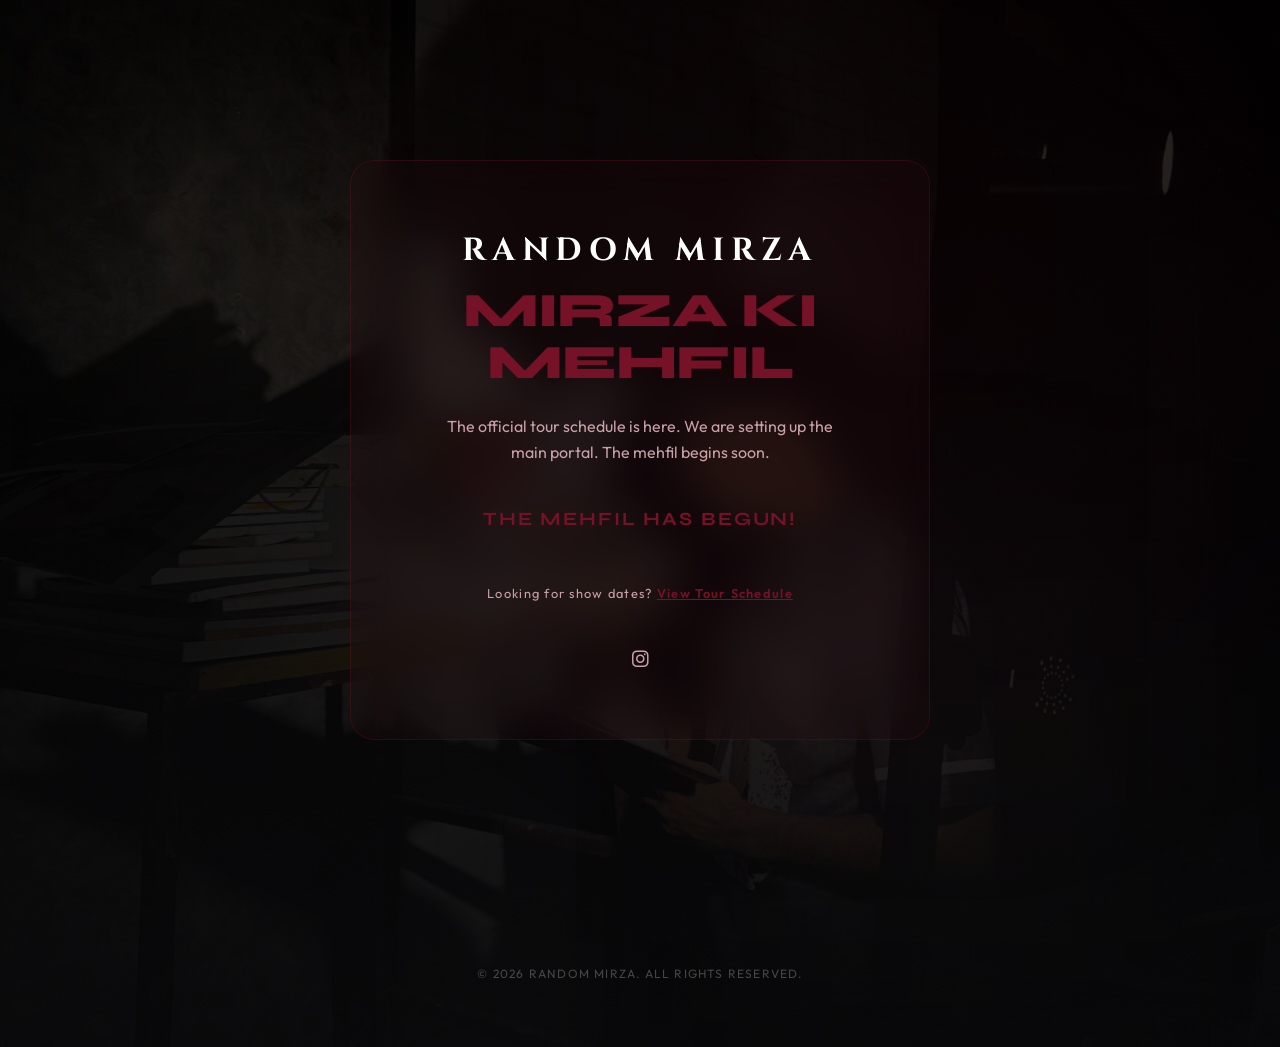
==== index.html @ beef2f57 "Initial commit: Random Mirza - Mirza Ki Mehfil Tour website" ====
<!DOCTYPE html>
<html lang="en">
<head>
  <meta charset="UTF-8">
  <meta name="viewport" content="width=device-width, initial-scale=1.0">
  <title>Random Mirza | Official Website</title>
  <meta name="description" content="Official website of Random Mirza. The tour Mirza Ki Mehfil is coming soon. Subscribe for updates.">
  <link rel="stylesheet" href="css/styles.css">
  <!-- FontAwesome for social icons -->
  <link rel="stylesheet" href="https://cdnjs.cloudflare.com/ajax/libs/font-awesome/6.4.0/css/all.min.css">
</head>
<body style="background: linear-gradient(rgba(0,0,0,0.85), rgba(8,8,10,0.95)), url('assets/images/705988744_17906838147421593_311165826440647631_n.jpg') no-repeat center center fixed; background-size: cover;">

  <!-- Decorative blur circles -->
  <div style="position: absolute; top: 10%; left: 10%; width: 300px; height: 300px; background: rgba(197, 168, 128, 0.05); filter: blur(100px); pointer-events: none; z-index: 2;"></div>
  <div style="position: absolute; bottom: 10%; right: 10%; width: 400px; height: 400px; background: rgba(197, 168, 128, 0.03); filter: blur(120px); pointer-events: none; z-index: 2;"></div>

  <main class="coming-soon-main">
    <div class="coming-soon-card">
      <div class="cs-brand">RANDOM MIRZA</div>
      <h1 class="cs-title">MIRZA KI MEHFIL</h1>
      <p class="cs-desc">The official tour schedule is here. We are setting up the main portal. The mehfil begins soon.</p>

      <!-- Countdown -->
      <div class="countdown-container">
        <div class="countdown-box">
          <div id="days" class="countdown-value">00</div>
          <div class="countdown-label">Days</div>
        </div>
        <div class="countdown-box">
          <div id="hours" class="countdown-value">00</div>
          <div class="countdown-label">Hrs</div>
        </div>
        <div class="countdown-box">
          <div id="minutes" class="countdown-value">00</div>
          <div class="countdown-label">Min</div>
        </div>
        <div class="countdown-box">
          <div id="seconds" class="countdown-value">00</div>
          <div class="countdown-label">Sec</div>
        </div>
      </div>

      <!-- Secret portals/social links -->
      <div class="cs-tours-teaser">
        <p>Looking for show dates? <a href="tours/">View Tour Schedule</a></p>
      </div>

      <!-- Social Links -->
      <div class="social-icons" style="justify-content: center; margin-top: 2.5rem;">
        <a href="https://www.instagram.com/random_mirza_/" target="_blank" class="social-icon-link" aria-label="Instagram"><i class="fab fa-instagram"></i></a>
      </div>
    </div>
  </main>

  <footer style="border-top: none; background: transparent;">
    <div class="footer-content">
      <div class="footer-credits">
        &copy; 2026 Random Mirza. All rights reserved.
      </div>
    </div>
  </footer>

  <script src="js/main.js"></script>
</body>
</html>
---- css/styles.css ----
@import url('https://fonts.googleapis.com/css2?family=Outfit:wght@300;400;600;800&family=Syne:wght@700;800&family=Cinzel:wght@600;700&display=swap');

/* --- DESIGN SYSTEM & TOKENS --- */
:root {
  --bg-primary: #0d0608;
  --bg-secondary: #160a0d;
  --color-text-main: #ffffff;
  --color-text-muted: #c9a0a8;
  --color-accent-gold: #751227;
  --color-accent-gold-hover: #8f1730;
  --color-accent-red: #751227;
  --color-accent-red-rgb: 117, 18, 39;
  --glass-bg: rgba(117, 18, 39, 0.06);
  --glass-bg-hover: rgba(117, 18, 39, 0.14);
  --glass-border: rgba(117, 18, 39, 0.3);
  --glass-border-hover: rgba(117, 18, 39, 0.6);
  --glass-shadow: 0 10px 30px -10px rgba(0, 0, 0, 0.8);
  --glow-gold: 0 0 25px rgba(117, 18, 39, 0.2);
  --glow-gold-hover: 0 0 40px rgba(117, 18, 39, 0.45);
  --transition-smooth: all 0.4s cubic-bezier(0.16, 1, 0.3, 1);
  --font-display: 'Syne', sans-serif;
  --font-body: 'Outfit', sans-serif;
  --font-classical: 'Cinzel', serif;
}

/* --- BASE STYLES --- */
* {
  box-sizing: border-box;
  margin: 0;
  padding: 0;
}

body {
  background-color: var(--bg-primary);
  color: var(--color-text-main);
  font-family: var(--font-body);
  overflow-x: hidden;
  line-height: 1.6;
  -webkit-font-smoothing: antialiased;
  position: relative;
}

/* Background overlay textures */
body::before {
  content: '';
  position: fixed;
  top: 0;
  left: 0;
  width: 100%;
  height: 100%;
  background: radial-gradient(circle at 70% 30%, rgba(117, 18, 39, 0.08) 0%, transparent 60%);
  z-index: 1;
  pointer-events: none;
}

/* Custom scrollbar */
::-webkit-scrollbar {
  width: 6px;
}
::-webkit-scrollbar-track {
  background: var(--bg-primary);
}
::-webkit-scrollbar-thumb {
  background: rgba(255, 255, 255, 0.15);
  border-radius: 3px;
}
::-webkit-scrollbar-thumb:hover {
  background: var(--color-accent-gold);
}

/* --- TYPOGRAPHY --- */
h1, h2, h3, h4 {
  font-family: var(--font-display);
  letter-spacing: -0.02em;
  text-transform: uppercase;
}

p {
  color: var(--color-text-muted);
}

a {
  color: inherit;
  text-decoration: none;
  transition: var(--transition-smooth);
}

/* --- COMMON LAYOUT & UTILITIES --- */
.container {
  max-width: 1200px;
  margin: 0 auto;
  padding: 0 2rem;
  position: relative;
  z-index: 5;
}

/* --- HERO ARTIST BACKGROUND --- */
.artist-bg-overlay {
  position: fixed;
  top: 0;
  right: 0;
  width: 50%;
  height: 100vh;
  z-index: 2;
  pointer-events: none;
}

.artist-bg-image {
  width: 100%;
  height: 100%;
  object-fit: cover;
  object-position: center top;
  opacity: 0.28;
  mask-image: linear-gradient(to left, rgba(0,0,0,1) 30%, rgba(0,0,0,0)), 
              linear-gradient(to bottom, rgba(0,0,0,1) 70%, rgba(0,0,0,0));
  -webkit-mask-image: linear-gradient(to left, rgba(0,0,0,1) 35%, rgba(0,0,0,0) 95%),
                      linear-gradient(to bottom, rgba(0,0,0,1) 75%, rgba(0,0,0,0) 98%);
  mask-composite: intersect;
  -webkit-mask-composite: destination-in;
  filter: grayscale(100%) contrast(1.1) brightness(0.9);
  transition: var(--transition-smooth);
}

/* Subtle motion on hover */
body:hover .artist-bg-image {
  transform: scale(1.015);
  opacity: 0.32;
}

/* --- HEADER / NAVIGATION --- */
header {
  position: absolute;
  top: 0;
  left: 0;
  width: 100%;
  padding: 2.5rem 0;
  z-index: 10;
}

.header-content {
  display: flex;
  justify-content: space-between;
  align-items: center;
}

.logo-container {
  display: flex;
  align-items: center;
  gap: 0.75rem;
}

.logo-img {
  height: 72px;
  width: auto;
  filter: brightness(0) invert(1);
  opacity: 0.9;
  transition: var(--transition-smooth);
}

.logo-text {
  font-family: var(--font-classical);
  font-size: 2.2rem;
  font-weight: 700;
  letter-spacing: 0.15em;
  color: var(--color-text-main);
  text-transform: uppercase;
  background: linear-gradient(to right, #fff, #e05070);
  -webkit-background-clip: text;
  -webkit-text-fill-color: transparent;
}

.nav-links {
  display: flex;
  gap: 2.5rem;
  list-style: none;
}

.nav-link {
  font-size: 0.85rem;
  text-transform: uppercase;
  letter-spacing: 0.15em;
  font-weight: 600;
  color: var(--color-text-muted);
  position: relative;
  padding: 0.5rem 0;
}

.nav-link::after {
  content: '';
  position: absolute;
  bottom: 0;
  left: 0;
  width: 0;
  height: 1.5px;
  background-color: var(--color-accent-gold);
  transition: var(--transition-smooth);
}

.nav-link:hover {
  color: var(--color-text-main);
}

.nav-link:hover::after {
  width: 100%;
}

/* --- TOURS PAGE MAIN CONTENT --- */
.tours-main {
  min-height: 100vh;
  padding-top: 10rem;
  padding-bottom: 8rem;
  position: relative;
  z-index: 5;
  display: flex;
  flex-direction: column;
  align-items: center;
  justify-content: center;
}

.tours-header {
  margin-bottom: 4rem;
  max-width: 600px;
}

.tours-subtitle {
  font-family: var(--font-classical);
  color: var(--color-accent-gold);
  font-size: 0.9rem;
  letter-spacing: 0.3em;
  text-transform: uppercase;
  margin-bottom: 0.75rem;
  display: inline-block;
}

.tours-title {
  font-size: 3.5rem;
  font-weight: 800;
  line-height: 1.1;
  margin-bottom: 1.5rem;
  color: #ffffff;
  text-shadow: 0 0 40px rgba(255,255,255,0.05);
}

.tours-description {
  font-size: 1.05rem;
  line-height: 1.7;
}

/* --- TOUR SCHEDULE LIST --- */
.tour-list {
  display: flex;
  flex-direction: column;
  gap: 1.25rem;
  max-width: 800px;
  margin: 0 auto;
  width: 100%;
}

.tour-card {
  background: var(--glass-bg);
  border: 1px solid var(--glass-border);
  border-radius: 14px;
  padding: 1.5rem 2.2rem;
  display: grid;
  grid-template-columns: 100px 1fr auto;
  align-items: center;
  gap: 2rem;
  backdrop-filter: blur(15px);
  -webkit-backdrop-filter: blur(15px);
  box-shadow: var(--glass-shadow);
  transition: var(--transition-smooth);
  position: relative;
  overflow: hidden;
}

.tour-card::before {
  content: '';
  position: absolute;
  top: 0;
  left: 0;
  width: 3px;
  height: 0%;
  background: var(--color-accent-gold);
  transition: var(--transition-smooth);
}

.tour-card:hover {
  transform: translateY(-4px) scale(1.008);
  background: var(--glass-bg-hover);
  border-color: var(--glass-border-hover);
  box-shadow: 0 15px 40px -15px rgba(0, 0, 0, 0.8), var(--glow-accent);
}

.tour-card:hover::before {
  height: 100%;
}

/* Tour Date Block */
.tour-date-box {
  display: flex;
  flex-direction: column;
  align-items: flex-start;
  border-right: 1px solid rgba(117, 18, 39, 0.3);
  padding-right: 1.5rem;
}

.tour-month {
  font-size: 0.8rem;
  font-weight: 800;
  letter-spacing: 0.15em;
  color: var(--color-accent-gold);
  text-transform: uppercase;
}

.tour-day {
  font-size: 2.2rem;
  font-weight: 800;
  line-height: 1.1;
  color: #fff;
}

.tour-year {
  font-size: 0.75rem;
  color: var(--color-text-muted);
  letter-spacing: 0.05em;
  font-weight: 600;
}

/* Tour Location details */
.tour-info-box {
  display: flex;
  flex-direction: column;
  gap: 0.25rem;
}

.tour-venue {
  font-size: 1.15rem;
  font-weight: 600;
  color: #fff;
}

.tour-city-row {
  display: flex;
  align-items: center;
  gap: 0.5rem;
}

.tour-city {
  font-size: 0.9rem;
  color: var(--color-accent-gold);
  letter-spacing: 0.05em;
  text-transform: uppercase;
  font-weight: 600;
}

.tour-flag-icon {
  width: 18px;
  height: auto;
  border-radius: 2px;
  opacity: 0.8;
}

/* Buttons / Stamp Actions */
.tour-actions {
  display: flex;
  align-items: center;
  gap: 1rem;
}

.btn {
  padding: 0.75rem 1.6rem;
  border-radius: 30px;
  font-size: 0.75rem;
  font-weight: 800;
  text-transform: uppercase;
  letter-spacing: 0.15em;
  cursor: pointer;
  transition: var(--transition-smooth);
  border: 1px solid transparent;
  display: inline-flex;
  align-items: center;
  justify-content: center;
}

.btn-primary {
  background-color: var(--color-accent-gold);
  color: #fff;
  box-shadow: 0 4px 15px rgba(117, 18, 39, 0.3);
}

.btn-primary:hover {
  background-color: var(--color-accent-gold-hover);
  transform: translateY(-2px);
  box-shadow: 0 6px 20px rgba(117, 18, 39, 0.55);
}

.btn-outline {
  background-color: transparent;
  border-color: rgba(117, 18, 39, 0.4);
  color: var(--color-text-main);
}

.btn-outline:hover {
  border-color: var(--color-accent-gold);
  background-color: rgba(117, 18, 39, 0.1);
  color: #fff;
  transform: translateY(-2px);
}

/* Sold Out stamp styling */
.sold-out-stamp {
  font-family: var(--font-display);
  font-size: 0.85rem;
  font-weight: 900;
  color: var(--color-accent-red);
  border: 2px double var(--color-accent-red);
  padding: 0.4rem 0.8rem;
  border-radius: 4px;
  text-transform: uppercase;
  letter-spacing: 0.15em;
  transform: rotate(-7deg);
  display: inline-block;
  opacity: 0.85;
  box-shadow: 0 0 10px rgba(var(--color-accent-red-rgb), 0.15);
  animation: stampGlow 3s infinite alternate;
}

@keyframes stampGlow {
  0% {
    box-shadow: 0 0 10px rgba(117, 18, 39, 0.2);
    border-color: rgba(117, 18, 39, 0.7);
    color: rgba(117, 18, 39, 0.8);
  }
  100% {
    box-shadow: 0 0 20px rgba(117, 18, 39, 0.5);
    border-color: #751227;
    color: #ffffff;
  }
}

/* --- FOOTER --- */
footer {
  padding: 4rem 0;
  border-top: 1px solid rgba(117, 18, 39, 0.2);
  background: var(--bg-primary);
  text-align: center;
  position: relative;
  z-index: 5;
}

.footer-content {
  display: flex;
  flex-direction: column;
  align-items: center;
  gap: 1.5rem;
}

.footer-brand {
  font-family: var(--font-classical);
  letter-spacing: 0.2em;
  font-size: 1.1rem;
  text-transform: uppercase;
  color: var(--color-accent-gold);
}

.social-icons {
  display: flex;
  gap: 1.5rem;
}

.social-icon-link {
  color: var(--color-text-muted);
  font-size: 1.2rem;
  transition: var(--transition-smooth);
}

.social-icon-link:hover {
  color: var(--color-accent-gold);
  transform: translateY(-3px);
}

.footer-credits {
  font-size: 0.75rem;
  color: rgba(255,255,255,0.25);
  letter-spacing: 0.1em;
  text-transform: uppercase;
}

.agent-haq-logo {
  height: 24px;
  opacity: 0.4;
  margin-top: 0.5rem;
  transition: var(--transition-smooth);
}

.agent-haq-logo:hover {
  opacity: 0.8;
}

/* --- COMING SOON SPECIFIC STYLES --- */
.coming-soon-main {
  min-height: 100vh;
  display: flex;
  align-items: center;
  justify-content: center;
  padding: 4rem 2rem;
  position: relative;
  z-index: 5;
}

.coming-soon-card {
  background: var(--glass-bg);
  border: 1px solid var(--glass-border);
  border-radius: 24px;
  padding: 4rem 3rem;
  max-width: 580px;
  width: 100%;
  text-align: center;
  backdrop-filter: blur(20px);
  -webkit-backdrop-filter: blur(20px);
  box-shadow: 0 30px 60px rgba(0,0,0,0.8), var(--glow-accent);
  animation: cardFadeIn 1s cubic-bezier(0.16, 1, 0.3, 1) both;
}

@keyframes cardFadeIn {
  from {
    opacity: 0;
    transform: translateY(30px);
  }
  to {
    opacity: 1;
    transform: translateY(0);
  }
}

.cs-brand {
  font-family: var(--font-classical);
  font-size: 2rem;
  font-weight: 700;
  letter-spacing: 0.2em;
  color: #fff;
  margin-bottom: 0.5rem;
}

.cs-title {
  font-size: 3rem;
  font-weight: 800;
  line-height: 1.1;
  color: var(--color-accent-gold);
  margin-bottom: 1.5rem;
}

.cs-desc {
  font-size: 1rem;
  margin-bottom: 2.5rem;
  max-width: 420px;
  margin-left: auto;
  margin-right: auto;
}

/* Countdown Timer */
.countdown-container {
  display: flex;
  justify-content: center;
  gap: 1.25rem;
  margin-bottom: 3rem;
}

.countdown-box {
  background: rgba(117, 18, 39, 0.08);
  border: 1px solid rgba(117, 18, 39, 0.25);
  border-radius: 12px;
  min-width: 80px;
  padding: 0.75rem 0.5rem;
  transition: var(--transition-smooth);
}

.countdown-box:hover {
  background: rgba(117, 18, 39, 0.18);
  border-color: rgba(117, 18, 39, 0.5);
}

.countdown-value {
  font-family: var(--font-display);
  font-size: 2rem;
  font-weight: 800;
  color: #fff;
  line-height: 1.2;
}

.countdown-label {
  font-size: 0.65rem;
  text-transform: uppercase;
  color: var(--color-text-muted);
  letter-spacing: 0.1em;
  font-weight: 600;
  margin-top: 0.25rem;
}

/* Subscription Form */
.subscribe-form {
  display: flex;
  flex-direction: column;
  gap: 0.75rem;
  max-width: 400px;
  margin: 0 auto;
}

.input-group {
  position: relative;
  width: 100%;
}

.subscribe-input {
  width: 100%;
  padding: 1.1rem 1.5rem;
  border-radius: 35px;
  background: rgba(0, 0, 0, 0.4);
  border: 1px solid rgba(255, 255, 255, 0.1);
  color: #fff;
  font-family: var(--font-body);
  font-size: 0.9rem;
  outline: none;
  transition: var(--transition-smooth);
}

.subscribe-input:focus {
  border-color: var(--color-accent-gold);
  box-shadow: 0 0 15px rgba(117, 18, 39, 0.2);
  background: rgba(0, 0, 0, 0.6);
}

.subscribe-btn {
  position: absolute;
  right: 6px;
  top: 50%;
  transform: translateY(-50%);
  border-radius: 30px;
  padding: 0.8rem 1.6rem;
  font-weight: 700;
}

.form-msg {
  font-size: 0.8rem;
  margin-top: 0.5rem;
  min-height: 20px;
  transition: var(--transition-smooth);
  opacity: 0;
}

.form-msg.success {
  color: #4ade80;
  opacity: 1;
}

.form-msg.error {
  color: #f87171;
  opacity: 1;
}

/* Secret tours link in Coming Soon */
.cs-tours-teaser {
  margin-top: 2rem;
  font-size: 0.8rem;
  letter-spacing: 0.1em;
}

.cs-tours-teaser a {
  color: var(--color-accent-gold);
  text-decoration: underline;
  font-weight: 600;
}

.cs-tours-teaser a:hover {
  color: var(--color-text-main);
}

/* --- TICKET BOOKING MODAL --- */
.modal-overlay {
  position: fixed;
  top: 0;
  left: 0;
  width: 100%;
  height: 100%;
  background: rgba(0, 0, 0, 0.85);
  backdrop-filter: blur(8px);
  z-index: 100;
  display: flex;
  align-items: center;
  justify-content: center;
  opacity: 0;
  pointer-events: none;
  transition: var(--transition-smooth);
}

.modal-overlay.active {
  opacity: 1;
  pointer-events: auto;
}

.modal-card {
  background: var(--bg-secondary);
  border: 1px solid var(--glass-border);
  border-radius: 20px;
  padding: 3rem 2.5rem;
  max-width: 480px;
  width: 90%;
  position: relative;
  box-shadow: 0 25px 50px -12px rgba(0, 0, 0, 0.8);
  transform: scale(0.9);
  transition: var(--transition-smooth);
}

.modal-overlay.active .modal-card {
  transform: scale(1);
}

.modal-close {
  position: absolute;
  top: 1.5rem;
  right: 1.5rem;
  background: none;
  border: none;
  color: var(--color-text-muted);
  font-size: 1.5rem;
  cursor: pointer;
  transition: var(--transition-smooth);
}

.modal-close:hover {
  color: var(--color-text-main);
  transform: rotate(90deg);
}

.modal-title {
  font-size: 1.8rem;
  color: var(--color-accent-gold);
  margin-bottom: 0.5rem;
}

.modal-show-details {
  border-bottom: 1px solid rgba(117, 18, 39, 0.25);
  padding-bottom: 1.5rem;
  margin-bottom: 1.5rem;
}

.modal-show-city {
  font-weight: 700;
  font-size: 1.2rem;
  color: #fff;
}

.modal-show-date {
  font-size: 0.9rem;
  color: var(--color-text-muted);
}

.booking-form {
  display: flex;
  flex-direction: column;
  gap: 1rem;
}

.form-group {
  display: flex;
  flex-direction: column;
  gap: 0.4rem;
}

.form-label {
  font-size: 0.75rem;
  text-transform: uppercase;
  letter-spacing: 0.1em;
  color: var(--color-text-muted);
  font-weight: 600;
}

.form-input {
  width: 100%;
  padding: 0.85rem 1.2rem;
  border-radius: 8px;
  background: rgba(0, 0, 0, 0.3);
  border: 1px solid rgba(255, 255, 255, 0.1);
  color: #fff;
  outline: none;
  font-family: var(--font-body);
  transition: var(--transition-smooth);
}

.form-input:focus {
  border-color: var(--color-accent-gold);
  background: rgba(0, 0, 0, 0.5);
}

.ticket-qty-select {
  appearance: none;
  background-image: url("data:image/svg+xml;charset=UTF-8,%3csvg xmlns='http://www.w3.org/2000/svg' viewBox='0 0 24 24' fill='none' stroke='white' stroke-width='2' stroke-linecap='round' stroke-linejoin='round'%3e%3cpolyline points='6 9 12 15 18 9'%3e%3c/polyline%3e%3c/svg%3e");
  background-repeat: no-repeat;
  background-position: right 1rem center;
  background-size: 1em;
  padding-right: 2.5rem;
}

/* --- RESPONSIVE MEDIA QUERIES --- */

@media (max-width: 1024px) {
  .artist-bg-overlay {
    width: 60%;
  }
}

@media (max-width: 768px) {
  body::before {
    background: radial-gradient(circle at 50% 20%, rgba(117, 18, 39, 0.12) 0%, transparent 70%);
  }

  .artist-bg-overlay {
    width: 100%;
    height: 100vh;
    opacity: 0.12; /* Keep it very subtle on mobile background */
  }
  
  .artist-bg-image {
    opacity: 0.12;
    mask-image: linear-gradient(to bottom, rgba(0,0,0,1) 60%, rgba(0,0,0,0));
    -webkit-mask-image: linear-gradient(to bottom, rgba(0,0,0,1) 60%, rgba(0,0,0,0));
  }
  
  .tours-main {
    padding-top: 8rem;
    padding-bottom: 6rem;
  }
  
  .tours-title {
    font-size: 2.5rem;
  }
  
  .tour-card {
    grid-template-columns: 1fr;
    gap: 1.5rem;
    padding: 2rem;
    text-align: center;
  }
  
  .tour-date-box {
    border-right: none;
    border-bottom: 1px solid rgba(255, 255, 255, 0.08);
    padding-right: 0;
    padding-bottom: 1rem;
    align-items: center;
  }
  
  .tour-city-row {
    justify-content: center;
  }
  
  .tour-actions {
    justify-content: center;
    width: 100%;
  }

  .tour-actions .btn {
    width: 100%;
  }
  
  .coming-soon-card {
    padding: 3rem 1.5rem;
  }
  
  .cs-title {
    font-size: 2.2rem;
  }

  .countdown-container {
    gap: 0.75rem;
  }

  .countdown-box {
    min-width: 65px;
  }

  .countdown-value {
    font-size: 1.5rem;
  }
}
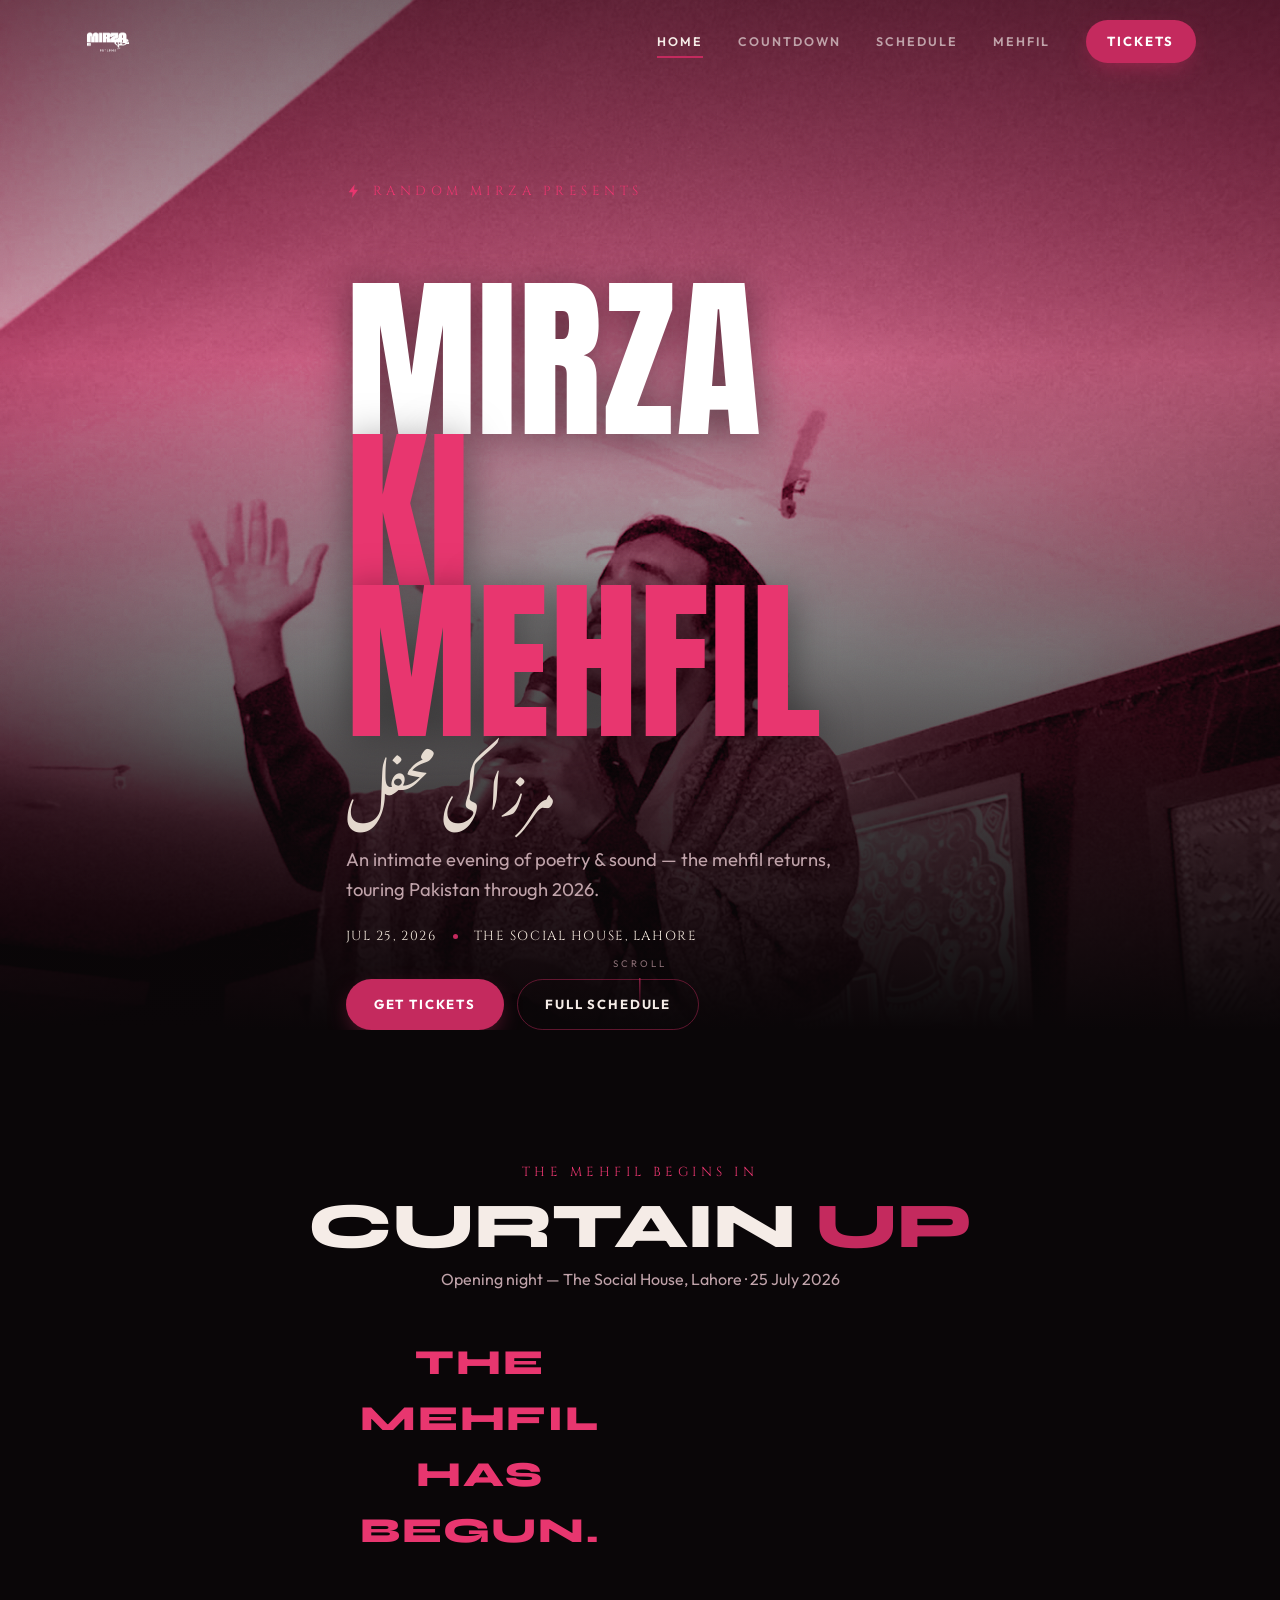
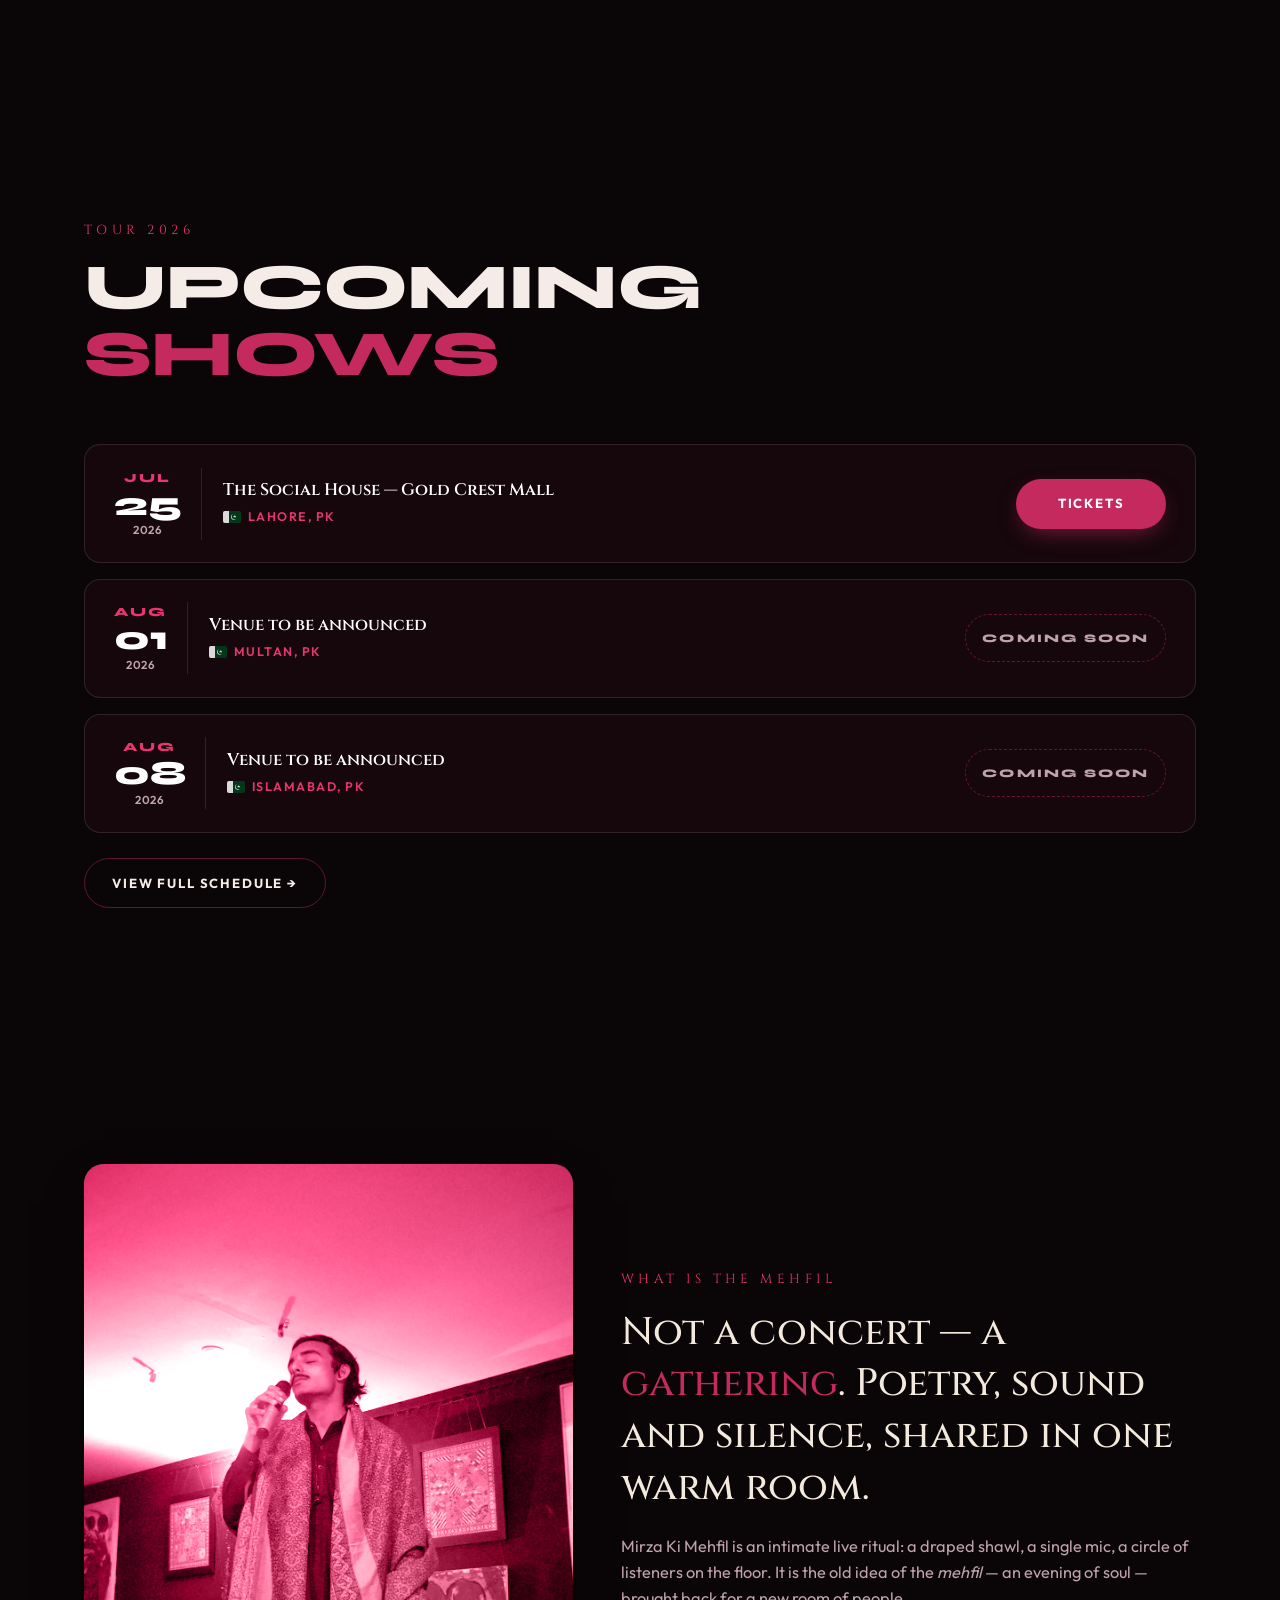
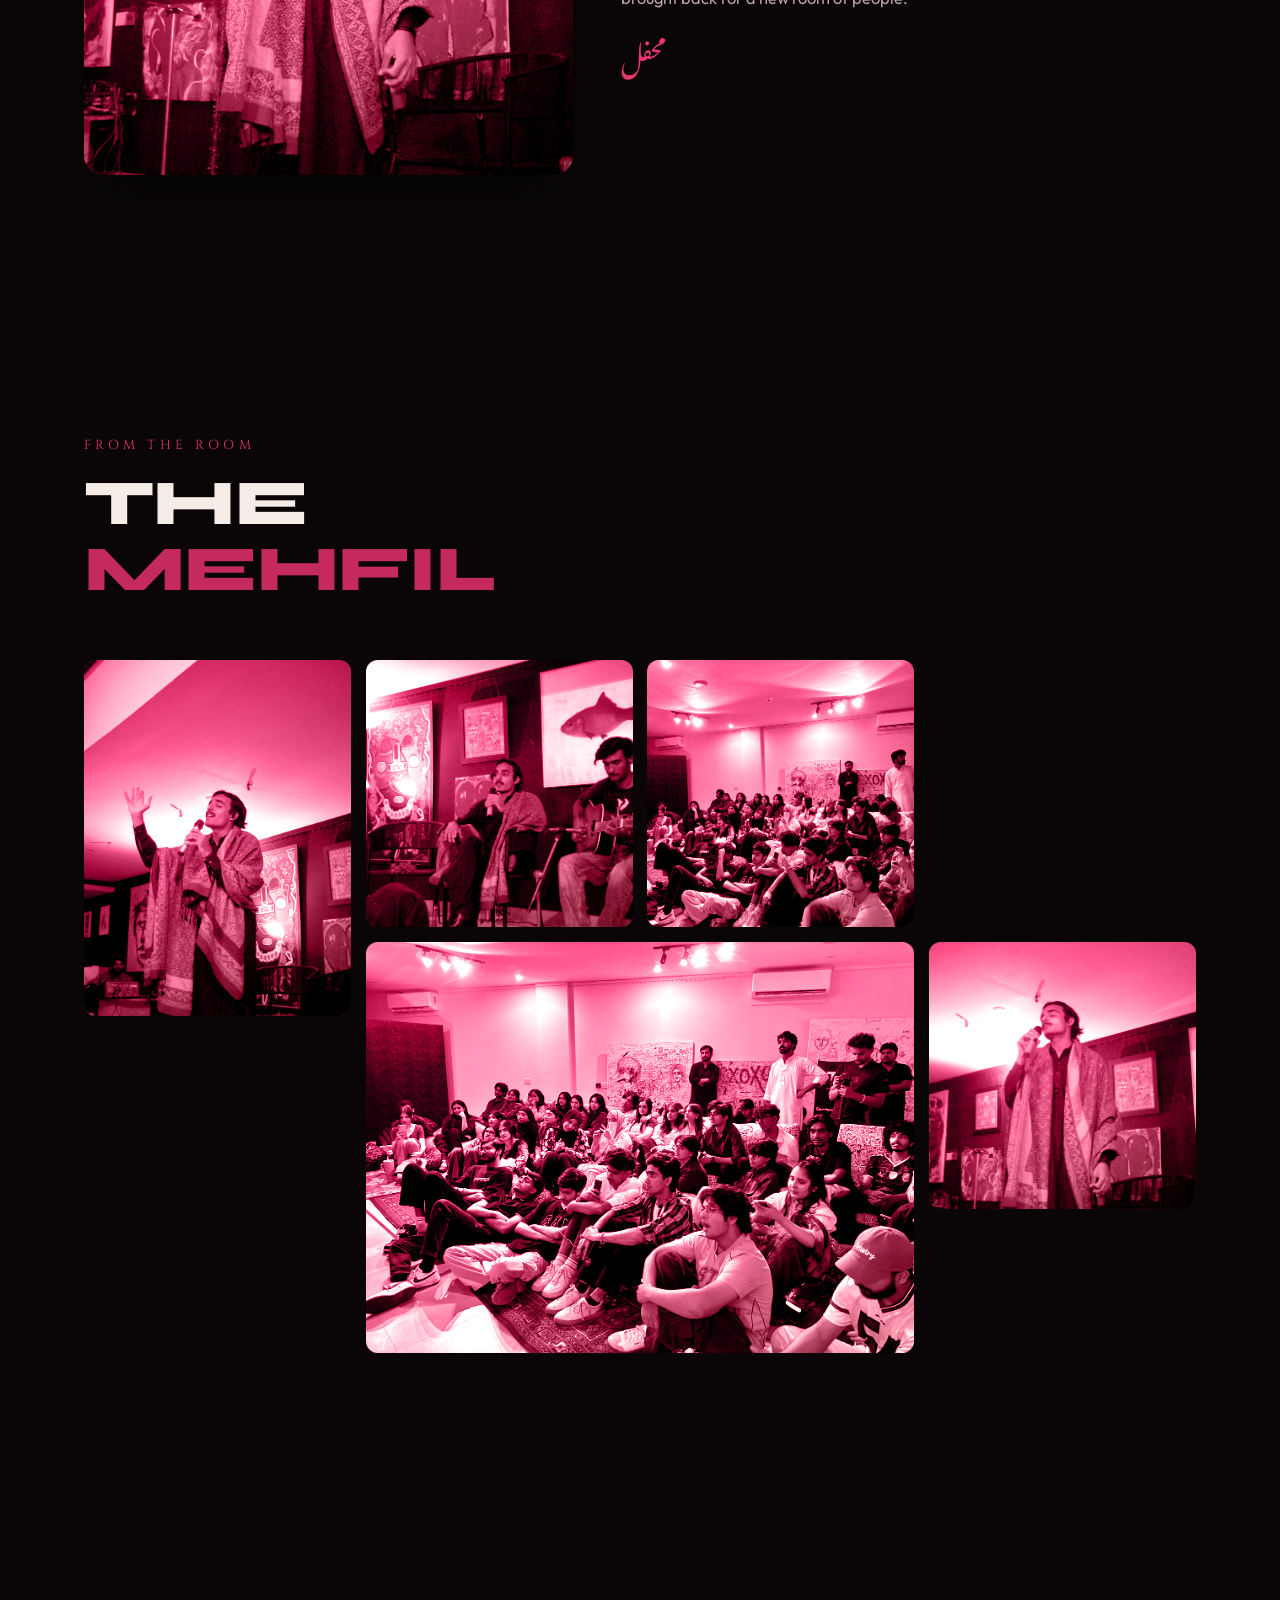
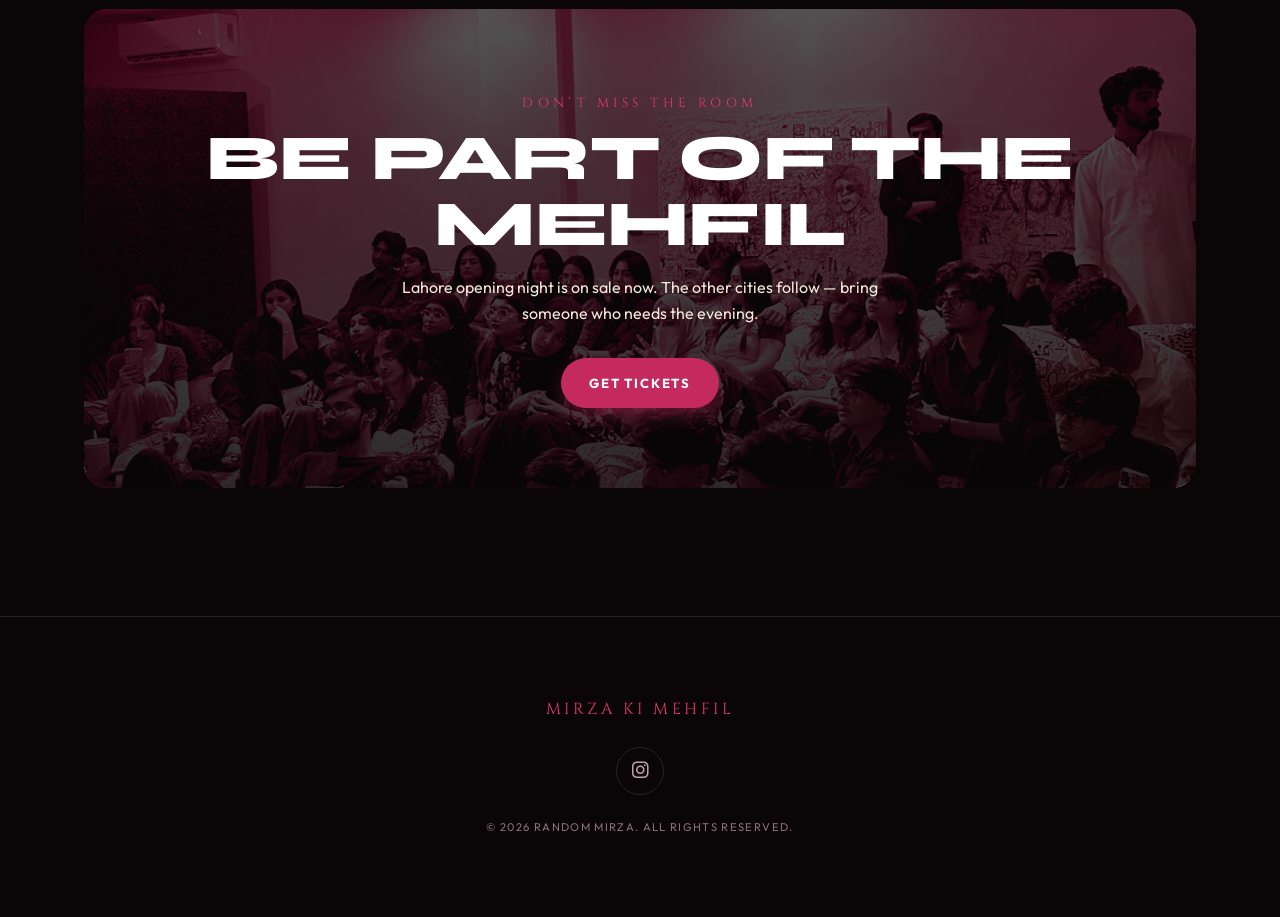
==== commit e00c91ea: "feat: implement UI/UX design system architecture with extensive skill reference documentation and as" ====
--- a/index.html
+++ b/index.html
@@ -3,61 +3,215 @@
 <head>
   <meta charset="UTF-8">
   <meta name="viewport" content="width=device-width, initial-scale=1.0">
-  <title>Random Mirza | Official Website</title>
-  <meta name="description" content="Official website of Random Mirza. The tour Mirza Ki Mehfil is coming soon. Subscribe for updates.">
+  <title>Mirza Ki Mehfil — Random Mirza | Live Tour 2026</title>
+  <meta name="description" content="Random Mirza presents Mirza Ki Mehfil — an intimate evening of poetry & sound, touring Pakistan 2026. Lahore tickets live now. Multan · Islamabad · Karachi coming soon.">
+  <meta name="theme-color" content="#0a0608">
+  <link rel="icon" type="image/png" href="assets/images/Font-PNG.png">
+
+  <!-- Open Graph -->
+  <meta property="og:title" content="Mirza Ki Mehfil — Live Tour 2026">
+  <meta property="og:description" content="An intimate evening of poetry & sound. Touring Pakistan, 2026.">
+  <meta property="og:image" content="assets/images/mirza-hero.jpg">
+  <meta property="og:type" content="website">
+
+  <link rel="preconnect" href="https://fonts.googleapis.com">
+  <link rel="preconnect" href="https://fonts.gstatic.com" crossorigin>
+  <link rel="preconnect" href="https://cdnjs.cloudflare.com">
+  <link rel="preload" as="image" href="assets/images/mirza-hero-mobile.jpg">
   <link rel="stylesheet" href="css/styles.css">
-  <!-- FontAwesome for social icons -->
   <link rel="stylesheet" href="https://cdnjs.cloudflare.com/ajax/libs/font-awesome/6.4.0/css/all.min.css">
 </head>
-<body style="background: linear-gradient(rgba(0,0,0,0.85), rgba(8,8,10,0.95)), url('assets/images/705988744_17906838147421593_311165826440647631_n.jpg') no-repeat center center fixed; background-size: cover;">
-
-  <!-- Decorative blur circles -->
-  <div style="position: absolute; top: 10%; left: 10%; width: 300px; height: 300px; background: rgba(197, 168, 128, 0.05); filter: blur(100px); pointer-events: none; z-index: 2;"></div>
-  <div style="position: absolute; bottom: 10%; right: 10%; width: 400px; height: 400px; background: rgba(197, 168, 128, 0.03); filter: blur(120px); pointer-events: none; z-index: 2;"></div>
-
-  <main class="coming-soon-main">
-    <div class="coming-soon-card">
-      <div class="cs-brand">RANDOM MIRZA</div>
-      <h1 class="cs-title">MIRZA KI MEHFIL</h1>
-      <p class="cs-desc">The official tour schedule is here. We are setting up the main portal. The mehfil begins soon.</p>
-
-      <!-- Countdown -->
-      <div class="countdown-container">
-        <div class="countdown-box">
-          <div id="days" class="countdown-value">00</div>
-          <div class="countdown-label">Days</div>
-        </div>
-        <div class="countdown-box">
-          <div id="hours" class="countdown-value">00</div>
-          <div class="countdown-label">Hrs</div>
-        </div>
-        <div class="countdown-box">
-          <div id="minutes" class="countdown-value">00</div>
-          <div class="countdown-label">Min</div>
-        </div>
-        <div class="countdown-box">
-          <div id="seconds" class="countdown-value">00</div>
-          <div class="countdown-label">Sec</div>
-        </div>
-      </div>
-
-      <!-- Secret portals/social links -->
-      <div class="cs-tours-teaser">
-        <p>Looking for show dates? <a href="tours/">View Tour Schedule</a></p>
-      </div>
-
-      <!-- Social Links -->
-      <div class="social-icons" style="justify-content: center; margin-top: 2.5rem;">
-        <a href="https://www.instagram.com/random_mirza_/" target="_blank" class="social-icon-link" aria-label="Instagram"><i class="fab fa-instagram"></i></a>
-      </div>
+<body>
+
+  <a href="#top" class="skip-link">Skip to content</a>
+
+  <!-- Reusable SVG symbols -->
+  <svg width="0" height="0" style="position:absolute" aria-hidden="true">
+    <symbol id="bolt" viewBox="0 0 24 24"><path d="M13 2 4 14h6l-1 8 9-12h-6z"/></symbol>
+    <symbol id="flag-pk" viewBox="0 0 3 2"><rect width="3" height="2" fill="#01411C"/><rect width="1" height="2" fill="#fff"/><circle cx="1.8" cy="1" r="0.45" fill="#fff"/><circle cx="1.92" cy="0.92" r="0.45" fill="#01411C"/><polygon points="1.95,0.7 2.05,0.85 2.22,0.85 2.08,0.95 2.13,1.12 1.95,1.02 1.77,1.12 1.82,0.95 1.68,0.85 1.85,0.85" fill="#fff"/></symbol>
+  </svg>
+
+  <!-- HEADER -->
+  <header class="site-header" id="header">
+    <div class="wrap header-inner">
+      <a href="#top" class="brand" aria-label="Mirza Ki Mehfil — home">
+        <img src="assets/images/Font-PNG.png" alt="" aria-hidden="true">
+      </a>
+      <nav class="nav-desktop" aria-label="Primary">
+        <a href="#top" class="nav-link" aria-current="page">Home</a>
+        <a href="#countdown" class="nav-link">Countdown</a>
+        <a href="Mirzakimehfil/" class="nav-link">Schedule</a>
+        <a href="#gallery" class="nav-link">Mehfil</a>
+        <a href="https://ticketwala.pk/event/mirza-ki-mahfil-by-socialites-society-6145" target="_blank" rel="noopener" class="btn btn-primary" style="min-height:42px;padding:0.6rem 1.3rem;">Tickets</a>
+      </nav>
+      <button class="nav-toggle" id="navToggle" aria-label="Open menu" aria-expanded="false" aria-controls="navMobile">
+        <span></span><span></span><span></span>
+      </button>
     </div>
+  </header>
+
+  <!-- MOBILE NAV -->
+  <nav class="nav-mobile" id="navMobile" aria-label="Mobile">
+    <a href="#top">Home</a>
+    <a href="#countdown">Countdown</a>
+    <a href="Mirzakimehfil/">Schedule</a>
+    <a href="#gallery">Mehfil</a>
+    <a href="https://ticketwala.pk/event/mirza-ki-mahfil-by-socialites-society-6145" target="_blank" rel="noopener" class="btn btn-primary">Get Tickets</a>
+  </nav>
+
+  <main id="top">
+
+    <!-- HERO -->
+    <section class="hero" aria-label="Mirza Ki Mehfil">
+      <div class="hero-media">
+        <div class="duo" style="position:absolute;inset:0;">
+          <img class="hero-mobile-img" src="assets/images/mirza-hero-mobile.jpg" width="820" height="1093" alt="Random Mirza performing at the mehfil, mid-song with one hand raised" fetchpriority="high">
+          <img class="hero-desktop-img" src="assets/images/mirza-hero.jpg" width="1400" height="1867" alt="" aria-hidden="true">
+        </div>
+      </div>
+
+      <div class="wrap hero-content">
+        <div class="hero-kicker">
+          <svg class="bolt" aria-hidden="true"><use href="#bolt"/></svg>
+          <span class="kicker">Random Mirza Presents</span>
+        </div>
+        <h1 class="hero-title">Mirza<span class="line-2">Ki Mehfil</span></h1>
+        <div class="hero-urdu" aria-hidden="true">مرزا کی محفل</div>
+        <p class="hero-sub">An intimate evening of poetry &amp; sound — the mehfil returns, touring Pakistan through 2026.</p>
+        <div class="hero-meta">
+          <span>Jul 25, 2026</span><span class="dot"></span>
+          <span>The Social House, Lahore</span>
+        </div>
+        <div class="hero-cta">
+          <a href="https://ticketwala.pk/event/mirza-ki-mahfil-by-socialites-society-6145" target="_blank" rel="noopener" class="btn btn-primary">Get Tickets</a>
+          <a href="Mirzakimehfil/" class="btn btn-outline">Full Schedule</a>
+        </div>
+      </div>
+
+      <a href="#countdown" class="scroll-cue" aria-label="Scroll to countdown">
+        <span>Scroll</span><span class="line"></span>
+      </a>
+    </section>
+
+    <!-- COUNTDOWN -->
+    <section class="section countdown" id="countdown">
+      <div class="wrap">
+        <div class="reveal">
+          <span class="kicker">The mehfil begins in</span>
+          <h2 class="section-title" style="margin-top:0.7rem;">Curtain <em>Up</em></h2>
+          <p class="countdown-sub">Opening night — The Social House, Lahore · 25 July 2026</p>
+        </div>
+        <div class="countdown-grid reveal" id="countdown-grid" role="timer" aria-live="off">
+          <div class="count-box"><div class="count-num" id="days">00</div><div class="count-label">Days</div></div>
+          <div class="count-box"><div class="count-num" id="hours">00</div><div class="count-label">Hours</div></div>
+          <div class="count-box"><div class="count-num" id="minutes">00</div><div class="count-label">Mins</div></div>
+          <div class="count-box"><div class="count-num" id="seconds">00</div><div class="count-label">Secs</div></div>
+        </div>
+      </div>
+    </section>
+
+    <!-- FEATURED SHOWS -->
+    <section class="section" id="shows">
+      <div class="wrap">
+        <div class="section-head reveal">
+          <span class="kicker">Tour 2026</span>
+          <h2 class="section-title">Upcoming <em>Shows</em></h2>
+        </div>
+        <div class="shows">
+          <article class="show-card reveal">
+            <div class="date-box"><span class="date-month">Jul</span><span class="date-day">25</span><span class="date-year">2026</span></div>
+            <div class="show-info">
+              <h3 class="show-venue">The Social House — Gold Crest Mall</h3>
+              <div class="show-city-row"><svg class="flag" aria-hidden="true"><use href="#flag-pk"/></svg><span class="show-city">Lahore, PK</span></div>
+            </div>
+            <div class="show-action">
+              <a href="https://ticketwala.pk/event/mirza-ki-mahfil-by-socialites-society-6145" target="_blank" rel="noopener" class="btn btn-primary">Tickets</a>
+            </div>
+          </article>
+
+          <article class="show-card reveal">
+            <div class="date-box"><span class="date-month">Aug</span><span class="date-day">01</span><span class="date-year">2026</span></div>
+            <div class="show-info">
+              <h3 class="show-venue">Venue to be announced</h3>
+              <div class="show-city-row"><svg class="flag" aria-hidden="true"><use href="#flag-pk"/></svg><span class="show-city">Multan, PK</span></div>
+            </div>
+            <div class="show-action"><span class="badge">Coming Soon</span></div>
+          </article>
+
+          <article class="show-card reveal">
+            <div class="date-box"><span class="date-month">Aug</span><span class="date-day">08</span><span class="date-year">2026</span></div>
+            <div class="show-info">
+              <h3 class="show-venue">Venue to be announced</h3>
+              <div class="show-city-row"><svg class="flag" aria-hidden="true"><use href="#flag-pk"/></svg><span class="show-city">Islamabad, PK</span></div>
+            </div>
+            <div class="show-action"><span class="badge">Coming Soon</span></div>
+          </article>
+        </div>
+        <div style="margin-top:1.6rem;" class="reveal">
+          <a href="Mirzakimehfil/" class="btn btn-outline">View Full Schedule →</a>
+        </div>
+      </div>
+    </section>
+
+    <!-- FEATURE / QUOTE -->
+    <section class="section" id="about">
+      <div class="wrap">
+        <div class="feature">
+          <div class="feature-media duo is-interactive reveal">
+            <img src="assets/images/mirza-sing.jpg" width="1100" height="1467" loading="lazy" alt="Random Mirza singing, draped in a traditional shawl under warm light">
+          </div>
+          <div class="reveal">
+            <span class="kicker">What is the Mehfil</span>
+            <blockquote class="feature-quote" style="margin-top:1rem;">
+              Not a concert — a <span class="accent">gathering</span>. Poetry, sound and silence, shared in one warm room.
+            </blockquote>
+            <p class="feature-body">Mirza Ki Mehfil is an intimate live ritual: a draped shawl, a single mic, a circle of listeners on the floor. It is the old idea of the <em>mehfil</em> — an evening of soul — brought back for a new room of people.</p>
+            <div class="feature-sign" aria-hidden="true">محفل</div>
+          </div>
+        </div>
+      </div>
+    </section>
+
+    <!-- GALLERY -->
+    <section class="section" id="gallery">
+      <div class="wrap">
+        <div class="section-head reveal">
+          <span class="kicker">From the room</span>
+          <h2 class="section-title">The <em>Mehfil</em></h2>
+        </div>
+        <div class="gallery-grid">
+          <figure class="duo is-interactive tall reveal"><img src="assets/images/mirza-hero.jpg" width="1400" height="1867" loading="lazy" alt="Mirza mid-performance, hand raised in song"></figure>
+          <figure class="duo is-interactive reveal"><img src="assets/images/mirza-mehfil.jpg" width="1100" height="1467" loading="lazy" alt="Mirza seated with a guitarist among hanging artwork"></figure>
+          <figure class="duo is-interactive reveal"><img src="assets/images/crowd-1.jpg" width="1300" height="1733" loading="lazy" alt="A packed room of listeners seated on rugs"></figure>
+          <figure class="duo is-interactive wide reveal"><img src="assets/images/crowd-2.jpg" width="1300" height="975" loading="lazy" alt="The audience watching intently at the mehfil"></figure>
+          <figure class="duo is-interactive reveal"><img src="assets/images/mirza-sing.jpg" width="1100" height="1467" loading="lazy" alt="Mirza singing with eyes closed under warm light"></figure>
+        </div>
+      </div>
+    </section>
+
+    <!-- CTA BAND -->
+    <section class="section">
+      <div class="wrap">
+        <div class="cta-band reveal">
+          <div class="duo"><img src="assets/images/crowd-1.jpg" width="1300" height="1733" loading="lazy" alt="" aria-hidden="true"></div>
+          <span class="kicker">Don’t miss the room</span>
+          <h2 style="margin-top:0.7rem;">Be part of the mehfil</h2>
+          <p>Lahore opening night is on sale now. The other cities follow — bring someone who needs the evening.</p>
+          <a href="https://ticketwala.pk/event/mirza-ki-mahfil-by-socialites-society-6145" target="_blank" rel="noopener" class="btn btn-primary">Get Tickets</a>
+        </div>
+      </div>
+    </section>
+
   </main>
 
-  <footer style="border-top: none; background: transparent;">
-    <div class="footer-content">
-      <div class="footer-credits">
-        &copy; 2026 Random Mirza. All rights reserved.
-      </div>
+  <!-- FOOTER -->
+  <footer class="site-footer">
+    <div class="wrap footer-inner">
+      <div class="footer-brand">Mirza Ki Mehfil</div>
+      <div class="socials">
+        <a href="https://www.instagram.com/random_mirza_/" target="_blank" rel="noopener" class="social-link" aria-label="Instagram"><i class="fab fa-instagram" aria-hidden="true"></i></a>
+      </div>
+      <div class="footer-credits">&copy; 2026 Random Mirza. All rights reserved.</div>
     </div>
   </footer>
 
--- a/css/styles.css
+++ b/css/styles.css
@@ -1,885 +1,476 @@
-@import url('https://fonts.googleapis.com/css2?family=Outfit:wght@300;400;600;800&family=Syne:wght@700;800&family=Cinzel:wght@600;700&display=swap');
-
-/* --- DESIGN SYSTEM & TOKENS --- */
+/* =====================================================================
+   MIRZA KI MEHFIL — Design System
+   Mobile-first. Poster-matched magenta/maroon duotone aesthetic.
+   Base styles target small screens; min-width queries scale up.
+   ===================================================================== */
+
+@import url('https://fonts.googleapis.com/css2?family=Outfit:wght@300;400;500;600;700&family=Syne:wght@700;800&family=Cinzel:wght@500;600;700&family=Anton&family=Noto+Nastaliq+Urdu:wght@500;700&display=swap');
+
+/* ----------------------------- TOKENS ------------------------------ */
 :root {
-  --bg-primary: #0d0608;
-  --bg-secondary: #160a0d;
-  --color-text-main: #ffffff;
-  --color-text-muted: #c9a0a8;
-  --color-accent-gold: #751227;
-  --color-accent-gold-hover: #8f1730;
-  --color-accent-red: #751227;
-  --color-accent-red-rgb: 117, 18, 39;
-  --glass-bg: rgba(117, 18, 39, 0.06);
-  --glass-bg-hover: rgba(117, 18, 39, 0.14);
-  --glass-border: rgba(117, 18, 39, 0.3);
-  --glass-border-hover: rgba(117, 18, 39, 0.6);
-  --glass-shadow: 0 10px 30px -10px rgba(0, 0, 0, 0.8);
-  --glow-gold: 0 0 25px rgba(117, 18, 39, 0.2);
-  --glow-gold-hover: 0 0 40px rgba(117, 18, 39, 0.45);
-  --transition-smooth: all 0.4s cubic-bezier(0.16, 1, 0.3, 1);
-  --font-display: 'Syne', sans-serif;
-  --font-body: 'Outfit', sans-serif;
-  --font-classical: 'Cinzel', serif;
-}
-
-/* --- BASE STYLES --- */
-* {
-  box-sizing: border-box;
-  margin: 0;
-  padding: 0;
-}
+  /* Brand palette (from the printed poster creatives) */
+  --ink:            #0a0608;
+  --ink-2:          #150a0f;
+  --ink-3:          #1f0d14;
+  --magenta:        #c42a5e;
+  --magenta-bright: #e8366f;
+  --maroon:         #751227;
+  --maroon-deep:    #4d0c1b;
+  --cream:          #f4e9dd;
+  --text:           #f5ece7;
+  --muted:          #c0a3aa;
+  --muted-dim:      #8d7077;
+
+  /* Surfaces */
+  --glass:          rgba(196, 42, 94, 0.06);
+  --glass-hover:    rgba(196, 42, 94, 0.13);
+  --hairline:       rgba(244, 233, 221, 0.12);
+  --hairline-strong:rgba(196, 42, 94, 0.45);
+
+  /* Effects */
+  --shadow-card:    0 18px 50px -20px rgba(0,0,0,0.85);
+  --glow-magenta:   0 0 50px -8px rgba(196,42,94,0.55);
+  --ease:           cubic-bezier(0.22, 1, 0.36, 1);
+  --t-fast:         0.25s var(--ease);
+  --t:              0.45s var(--ease);
+
+  /* Type */
+  --f-poster:   'Anton', 'Syne', sans-serif;
+  --f-display:  'Syne', sans-serif;
+  --f-serif:    'Cinzel', serif;
+  --f-body:     'Outfit', system-ui, sans-serif;
+  --f-urdu:     'Noto Nastaliq Urdu', serif;
+
+  /* Layout */
+  --maxw: 1240px;
+  --gutter: clamp(1.1rem, 5vw, 4rem);
+  --header-h: 68px;
+}
+
+/* ----------------------------- RESET ------------------------------- */
+*, *::before, *::after { box-sizing: border-box; margin: 0; padding: 0; }
+
+html { scroll-behavior: smooth; -webkit-text-size-adjust: 100%; color-scheme: dark; }
 
 body {
-  background-color: var(--bg-primary);
-  color: var(--color-text-main);
-  font-family: var(--font-body);
+  background-color: var(--ink);
+  color: var(--text);
+  font-family: var(--f-body);
+  font-size: 16px;
+  line-height: 1.6;
   overflow-x: hidden;
-  line-height: 1.6;
   -webkit-font-smoothing: antialiased;
+  text-rendering: optimizeLegibility;
   position: relative;
-}
-
-/* Background overlay textures */
+  min-height: 100vh;
+}
+
+img { display: block; max-width: 100%; }
+ul { list-style: none; }
+a { color: inherit; text-decoration: none; transition: color var(--t-fast); touch-action: manipulation; }
+button { font: inherit; color: inherit; cursor: pointer; background: none; border: none; touch-action: manipulation; }
+:focus-visible { outline: 2px solid var(--magenta-bright); outline-offset: 3px; border-radius: 4px; }
+
+/* Atmospheric base layer: deep magenta glow + film grain */
 body::before {
   content: '';
-  position: fixed;
-  top: 0;
-  left: 0;
+  position: fixed; inset: 0;
+  background:
+    radial-gradient(120% 80% at 75% -10%, rgba(196,42,94,0.18) 0%, transparent 55%),
+    radial-gradient(100% 70% at 0% 110%, rgba(77,12,27,0.35) 0%, transparent 55%);
+  z-index: 0; pointer-events: none;
+}
+body::after {
+  content: '';
+  position: fixed; inset: 0;
+  z-index: 1; pointer-events: none; opacity: 0.05;
+  background-image: url("data:image/svg+xml,%3Csvg xmlns='http://www.w3.org/2000/svg' width='160' height='160'%3E%3Cfilter id='n'%3E%3CfeTurbulence type='fractalNoise' baseFrequency='0.85' numOctaves='3' stitchTiles='stitch'/%3E%3C/filter%3E%3Crect width='100%25' height='100%25' filter='url(%23n)'/%3E%3C/svg%3E");
+  mix-blend-mode: overlay;
+}
+
+/* Skip link */
+.skip-link {
+  position: fixed; top: 0.6rem; left: 0.6rem; z-index: 200;
+  background: var(--magenta); color: #fff; padding: 0.7rem 1.1rem; border-radius: 8px;
+  font-size: 0.8rem; font-weight: 700; letter-spacing: 0.08em; text-transform: uppercase;
+  transform: translateY(-150%); transition: transform var(--t-fast);
+}
+.skip-link:focus { transform: translateY(0); }
+
+/* Offset anchored sections for the fixed header */
+[id] { scroll-margin-top: calc(var(--header-h) + 1rem); }
+
+::-webkit-scrollbar { width: 8px; }
+::-webkit-scrollbar-track { background: var(--ink); }
+::-webkit-scrollbar-thumb { background: var(--maroon); border-radius: 4px; }
+::-webkit-scrollbar-thumb:hover { background: var(--magenta); }
+::selection { background: var(--magenta); color: #fff; }
+
+/* --------------------------- TYPOGRAPHY ---------------------------- */
+h1, h2, h3, h4 { font-family: var(--f-display); line-height: 1.04; letter-spacing: -0.01em; }
+.urdu { font-family: var(--f-urdu); direction: rtl; line-height: 2; }
+
+.kicker {
+  font-family: var(--f-serif);
+  font-size: clamp(0.7rem, 2.6vw, 0.82rem);
+  letter-spacing: 0.34em;
+  text-transform: uppercase;
+  color: var(--magenta-bright);
+}
+
+/* ----------------------------- LAYOUT ------------------------------ */
+.wrap {
   width: 100%;
-  height: 100%;
-  background: radial-gradient(circle at 70% 30%, rgba(117, 18, 39, 0.08) 0%, transparent 60%);
-  z-index: 1;
-  pointer-events: none;
-}
-
-/* Custom scrollbar */
-::-webkit-scrollbar {
-  width: 6px;
-}
-::-webkit-scrollbar-track {
-  background: var(--bg-primary);
-}
-::-webkit-scrollbar-thumb {
-  background: rgba(255, 255, 255, 0.15);
-  border-radius: 3px;
-}
-::-webkit-scrollbar-thumb:hover {
-  background: var(--color-accent-gold);
-}
-
-/* --- TYPOGRAPHY --- */
-h1, h2, h3, h4 {
-  font-family: var(--font-display);
-  letter-spacing: -0.02em;
-  text-transform: uppercase;
-}
-
-p {
-  color: var(--color-text-muted);
-}
-
-a {
-  color: inherit;
-  text-decoration: none;
-  transition: var(--transition-smooth);
-}
-
-/* --- COMMON LAYOUT & UTILITIES --- */
-.container {
-  max-width: 1200px;
+  max-width: var(--maxw);
   margin: 0 auto;
-  padding: 0 2rem;
+  padding-left: max(var(--gutter), env(safe-area-inset-left));
+  padding-right: max(var(--gutter), env(safe-area-inset-right));
   position: relative;
   z-index: 5;
 }
 
-/* --- HERO ARTIST BACKGROUND --- */
-.artist-bg-overlay {
-  position: fixed;
-  top: 0;
-  right: 0;
-  width: 50%;
-  height: 100vh;
-  z-index: 2;
-  pointer-events: none;
-}
-
-.artist-bg-image {
-  width: 100%;
-  height: 100%;
-  object-fit: cover;
-  object-position: center top;
-  opacity: 0.28;
-  mask-image: linear-gradient(to left, rgba(0,0,0,1) 30%, rgba(0,0,0,0)), 
-              linear-gradient(to bottom, rgba(0,0,0,1) 70%, rgba(0,0,0,0));
-  -webkit-mask-image: linear-gradient(to left, rgba(0,0,0,1) 35%, rgba(0,0,0,0) 95%),
-                      linear-gradient(to bottom, rgba(0,0,0,1) 75%, rgba(0,0,0,0) 98%);
-  mask-composite: intersect;
-  -webkit-mask-composite: destination-in;
-  filter: grayscale(100%) contrast(1.1) brightness(0.9);
-  transition: var(--transition-smooth);
-}
-
-/* Subtle motion on hover */
-body:hover .artist-bg-image {
-  transform: scale(1.015);
-  opacity: 0.32;
-}
-
-/* --- HEADER / NAVIGATION --- */
-header {
-  position: absolute;
-  top: 0;
-  left: 0;
-  width: 100%;
-  padding: 2.5rem 0;
-  z-index: 10;
-}
-
-.header-content {
-  display: flex;
-  justify-content: space-between;
-  align-items: center;
-}
-
-.logo-container {
-  display: flex;
-  align-items: center;
-  gap: 0.75rem;
-}
-
-.logo-img {
-  height: 72px;
-  width: auto;
-  filter: brightness(0) invert(1);
-  opacity: 0.9;
-  transition: var(--transition-smooth);
-}
-
-.logo-text {
-  font-family: var(--font-classical);
-  font-size: 2.2rem;
-  font-weight: 700;
-  letter-spacing: 0.15em;
-  color: var(--color-text-main);
-  text-transform: uppercase;
-  background: linear-gradient(to right, #fff, #e05070);
-  -webkit-background-clip: text;
-  -webkit-text-fill-color: transparent;
-}
-
-.nav-links {
-  display: flex;
-  gap: 2.5rem;
-  list-style: none;
-}
-
-.nav-link {
-  font-size: 0.85rem;
-  text-transform: uppercase;
-  letter-spacing: 0.15em;
-  font-weight: 600;
-  color: var(--color-text-muted);
-  position: relative;
-  padding: 0.5rem 0;
-}
-
-.nav-link::after {
-  content: '';
-  position: absolute;
-  bottom: 0;
-  left: 0;
-  width: 0;
-  height: 1.5px;
-  background-color: var(--color-accent-gold);
-  transition: var(--transition-smooth);
-}
-
-.nav-link:hover {
-  color: var(--color-text-main);
-}
-
-.nav-link:hover::after {
-  width: 100%;
-}
-
-/* --- TOURS PAGE MAIN CONTENT --- */
-.tours-main {
-  min-height: 100vh;
-  padding-top: 10rem;
-  padding-bottom: 8rem;
-  position: relative;
-  z-index: 5;
-  display: flex;
-  flex-direction: column;
-  align-items: center;
-  justify-content: center;
-}
-
-.tours-header {
-  margin-bottom: 4rem;
-  max-width: 600px;
-}
-
-.tours-subtitle {
-  font-family: var(--font-classical);
-  color: var(--color-accent-gold);
-  font-size: 0.9rem;
-  letter-spacing: 0.3em;
-  text-transform: uppercase;
-  margin-bottom: 0.75rem;
-  display: inline-block;
-}
-
-.tours-title {
-  font-size: 3.5rem;
-  font-weight: 800;
-  line-height: 1.1;
-  margin-bottom: 1.5rem;
-  color: #ffffff;
-  text-shadow: 0 0 40px rgba(255,255,255,0.05);
-}
-
-.tours-description {
-  font-size: 1.05rem;
-  line-height: 1.7;
-}
-
-/* --- TOUR SCHEDULE LIST --- */
-.tour-list {
-  display: flex;
-  flex-direction: column;
-  gap: 1.25rem;
-  max-width: 800px;
-  margin: 0 auto;
-  width: 100%;
-}
-
-.tour-card {
-  background: var(--glass-bg);
-  border: 1px solid var(--glass-border);
-  border-radius: 14px;
-  padding: 1.5rem 2.2rem;
-  display: grid;
-  grid-template-columns: 100px 1fr auto;
-  align-items: center;
-  gap: 2rem;
-  backdrop-filter: blur(15px);
-  -webkit-backdrop-filter: blur(15px);
-  box-shadow: var(--glass-shadow);
-  transition: var(--transition-smooth);
-  position: relative;
-  overflow: hidden;
-}
-
-.tour-card::before {
-  content: '';
-  position: absolute;
-  top: 0;
-  left: 0;
-  width: 3px;
-  height: 0%;
-  background: var(--color-accent-gold);
-  transition: var(--transition-smooth);
-}
-
-.tour-card:hover {
-  transform: translateY(-4px) scale(1.008);
-  background: var(--glass-bg-hover);
-  border-color: var(--glass-border-hover);
-  box-shadow: 0 15px 40px -15px rgba(0, 0, 0, 0.8), var(--glow-accent);
-}
-
-.tour-card:hover::before {
-  height: 100%;
-}
-
-/* Tour Date Block */
-.tour-date-box {
-  display: flex;
-  flex-direction: column;
-  align-items: flex-start;
-  border-right: 1px solid rgba(117, 18, 39, 0.3);
-  padding-right: 1.5rem;
-}
-
-.tour-month {
-  font-size: 0.8rem;
-  font-weight: 800;
-  letter-spacing: 0.15em;
-  color: var(--color-accent-gold);
-  text-transform: uppercase;
-}
-
-.tour-day {
-  font-size: 2.2rem;
-  font-weight: 800;
-  line-height: 1.1;
-  color: #fff;
-}
-
-.tour-year {
-  font-size: 0.75rem;
-  color: var(--color-text-muted);
-  letter-spacing: 0.05em;
-  font-weight: 600;
-}
-
-/* Tour Location details */
-.tour-info-box {
-  display: flex;
-  flex-direction: column;
-  gap: 0.25rem;
-}
-
-.tour-venue {
-  font-size: 1.15rem;
-  font-weight: 600;
-  color: #fff;
-}
-
-.tour-city-row {
-  display: flex;
-  align-items: center;
-  gap: 0.5rem;
-}
-
-.tour-city {
-  font-size: 0.9rem;
-  color: var(--color-accent-gold);
-  letter-spacing: 0.05em;
-  text-transform: uppercase;
-  font-weight: 600;
-}
-
-.tour-flag-icon {
-  width: 18px;
-  height: auto;
-  border-radius: 2px;
-  opacity: 0.8;
-}
-
-/* Buttons / Stamp Actions */
-.tour-actions {
-  display: flex;
-  align-items: center;
-  gap: 1rem;
-}
-
-.btn {
-  padding: 0.75rem 1.6rem;
-  border-radius: 30px;
-  font-size: 0.75rem;
+.section { padding-block: clamp(3.5rem, 11vw, 8rem); position: relative; z-index: 5; }
+
+.section-head { max-width: 640px; margin-bottom: clamp(2rem, 6vw, 3.5rem); }
+.section-head .kicker { display: inline-block; margin-bottom: 0.9rem; }
+.section-title {
+  font-size: clamp(2rem, 9vw, 4rem);
   font-weight: 800;
   text-transform: uppercase;
-  letter-spacing: 0.15em;
-  cursor: pointer;
-  transition: var(--transition-smooth);
-  border: 1px solid transparent;
-  display: inline-flex;
+  text-wrap: balance;
+}
+.section-title em {
+  font-style: normal;
+  color: var(--magenta);
+  -webkit-text-fill-color: var(--magenta);
+}
+
+/* ------------------------ DUOTONE TREATMENT ------------------------ */
+/* Grayscale photo + magenta→maroon color overlay = poster duotone */
+.duo { position: relative; overflow: hidden; background: var(--maroon-deep); isolation: isolate; }
+.duo > img {
+  width: 100%; height: 100%; object-fit: cover;
+  filter: grayscale(1) contrast(1.12) brightness(1.03);
+  transition: filter var(--t), transform var(--t);
+}
+.duo::after {
+  content: ''; position: absolute; inset: 0; pointer-events: none;
+  background: linear-gradient(155deg, var(--magenta-bright) 0%, var(--magenta) 42%, var(--maroon) 100%);
+  mix-blend-mode: color;
+}
+/* reveal natural warmth on interaction */
+.duo.is-interactive > img { cursor: pointer; }
+.duo.is-interactive:hover > img,
+.duo.is-interactive:focus-within > img { filter: grayscale(0) contrast(1.04) brightness(1); transform: scale(1.04); }
+.duo.is-interactive:hover::after,
+.duo.is-interactive:focus-within::after { opacity: 0; transition: opacity var(--t); }
+
+/* ----------------------------- BUTTONS ----------------------------- */
+.btn {
+  display: inline-flex; align-items: center; justify-content: center; gap: 0.5rem;
+  min-height: 48px;
+  padding: 0.85rem 1.7rem;
+  border-radius: 999px;
+  font-family: var(--f-body);
+  font-size: 0.82rem; font-weight: 700;
+  letter-spacing: 0.14em; text-transform: uppercase;
+  border: 1.5px solid transparent;
+  transition: transform var(--t-fast), background var(--t-fast), border-color var(--t-fast), box-shadow var(--t-fast), color var(--t-fast);
+  -webkit-tap-highlight-color: transparent;
+}
+.btn-primary { background: var(--magenta); color: #fff; box-shadow: 0 8px 24px -8px rgba(196,42,94,0.7); }
+.btn-primary:hover { background: var(--magenta-bright); transform: translateY(-2px); box-shadow: 0 12px 30px -8px rgba(196,42,94,0.9); }
+.btn-outline { border-color: var(--hairline-strong); color: var(--text); }
+.btn-outline:hover { border-color: var(--magenta); background: var(--glass-hover); transform: translateY(-2px); }
+.btn-ghost { color: var(--muted); padding-inline: 0.5rem; letter-spacing: 0.1em; }
+.btn-ghost:hover { color: var(--text); }
+.btn[disabled] { opacity: 0.6; cursor: not-allowed; }
+
+/* ------------------------ DECORATIVE BOLT -------------------------- */
+.bolt { width: 1em; height: auto; fill: currentColor; flex: none; }
+
+/* ----------------------------- HEADER ------------------------------ */
+.site-header {
+  position: fixed; top: 0; left: 0; width: 100%;
+  z-index: 50;
+  height: var(--header-h);
+  display: flex; align-items: center;
+  transition: background var(--t-fast), border-color var(--t-fast), backdrop-filter var(--t-fast);
+  border-bottom: 1px solid transparent;
+}
+.site-header.scrolled {
+  background: rgba(10,6,8,0.82);
+  backdrop-filter: blur(14px); -webkit-backdrop-filter: blur(14px);
+  border-bottom-color: var(--hairline);
+}
+.header-inner { display: flex; align-items: center; justify-content: space-between; width: 100%; }
+
+.brand { display: flex; align-items: center; gap: 0.6rem; }
+.brand img { height: 40px; width: auto; filter: brightness(0) invert(1); }
+.brand-text { font-family: var(--f-serif); font-weight: 700; letter-spacing: 0.18em; font-size: 0.95rem; text-transform: uppercase; }
+
+.nav-desktop { display: none; }
+.nav-link {
+  font-size: 0.78rem; font-weight: 600; letter-spacing: 0.16em; text-transform: uppercase;
+  color: var(--muted); position: relative; padding: 0.4rem 0;
+}
+.nav-link::after {
+  content: ''; position: absolute; left: 0; bottom: 0; height: 1.5px; width: 0;
+  background: var(--magenta); transition: width var(--t);
+}
+.nav-link:hover, .nav-link[aria-current="page"] { color: var(--text); }
+.nav-link:hover::after, .nav-link[aria-current="page"]::after { width: 100%; }
+
+/* Mobile menu */
+.nav-toggle {
+  display: inline-flex; flex-direction: column; gap: 5px;
+  width: 48px; height: 48px; align-items: center; justify-content: center;
+}
+.nav-toggle span { width: 24px; height: 2px; background: var(--text); transition: transform var(--t-fast), opacity var(--t-fast); }
+.nav-toggle[aria-expanded="true"] span:nth-child(1) { transform: translateY(7px) rotate(45deg); }
+.nav-toggle[aria-expanded="true"] span:nth-child(2) { opacity: 0; }
+.nav-toggle[aria-expanded="true"] span:nth-child(3) { transform: translateY(-7px) rotate(-45deg); }
+
+.nav-mobile {
+  position: fixed; inset: var(--header-h) 0 0 0; z-index: 49;
+  background: rgba(10,6,8,0.97);
+  backdrop-filter: blur(18px); -webkit-backdrop-filter: blur(18px);
+  display: flex; flex-direction: column; align-items: center; justify-content: center; gap: 1.8rem;
+  opacity: 0; pointer-events: none; transform: translateY(-12px);
+  transition: opacity var(--t), transform var(--t);
+}
+.nav-mobile.open { opacity: 1; pointer-events: auto; transform: translateY(0); }
+.nav-mobile a { font-family: var(--f-display); font-weight: 800; font-size: 1.7rem; text-transform: uppercase; letter-spacing: 0.02em; color: var(--text); }
+.nav-mobile a:hover { color: var(--magenta); }
+
+/* ------------------------------ HERO ------------------------------- */
+.hero { position: relative; min-height: 100svh; display: flex; align-items: flex-end; overflow: hidden; }
+.hero-media { position: absolute; inset: 0; z-index: 0; }
+.hero-media img { width: 100%; height: 100%; object-fit: cover; object-position: 50% 22%; }
+/* Legibility + brand wash over the photo */
+.hero-media::before {
+  content: ''; position: absolute; inset: 0;
+  background: linear-gradient(180deg, rgba(10,6,8,0.55) 0%, rgba(10,6,8,0.15) 35%, rgba(10,6,8,0.78) 78%, var(--ink) 100%);
+  z-index: 2;
+}
+.hero-media .duo::after { opacity: 0.78; }
+.hero-mobile-img { display: block; }
+.hero-desktop-img { display: none; }
+
+.hero-content {
+  position: relative; z-index: 5;
+  width: 100%;
+  padding-bottom: clamp(3rem, 12vw, 7rem);
+  padding-top: calc(var(--header-h) + 2rem);
+}
+.hero-kicker { display: flex; align-items: center; gap: 0.7rem; margin-bottom: 1.1rem; color: var(--magenta-bright); }
+.hero-kicker .kicker { color: inherit; }
+.hero-title {
+  font-family: var(--f-poster);
+  font-weight: 400;
+  font-size: clamp(3.2rem, 19vw, 11rem);
+  line-height: 0.86;
+  letter-spacing: 0.005em;
+  text-transform: uppercase;
+  color: #fff;
+  text-shadow: 0 6px 40px rgba(0,0,0,0.5);
+}
+.hero-title .line-2 { color: var(--magenta-bright); -webkit-text-fill-color: var(--magenta-bright); display: block; }
+.hero-urdu { font-family: var(--f-urdu); font-size: clamp(1.6rem, 8vw, 3.2rem); color: var(--cream); margin-top: 0.3rem; opacity: 0.92; }
+.hero-sub { font-size: clamp(1rem, 4vw, 1.15rem); color: var(--muted); max-width: 42ch; margin-top: 1.3rem; }
+.hero-meta { display: flex; flex-wrap: wrap; align-items: center; gap: 0.6rem 1rem; margin-top: 1.4rem; font-family: var(--f-serif); letter-spacing: 0.12em; text-transform: uppercase; font-size: 0.82rem; color: var(--cream); }
+.hero-meta .dot { width: 5px; height: 5px; border-radius: 50%; background: var(--magenta); }
+.hero-cta { display: flex; flex-direction: column; gap: 0.8rem; margin-top: 2rem; }
+.hero-cta .btn { width: 100%; }
+
+.scroll-cue {
+  position: absolute; bottom: 1.1rem; left: 50%; transform: translateX(-50%);
+  z-index: 6; display: flex; flex-direction: column; align-items: center; gap: 0.4rem;
+  font-size: 0.6rem; letter-spacing: 0.3em; text-transform: uppercase; color: var(--muted-dim);
+}
+.scroll-cue .line { width: 1px; height: 34px; background: linear-gradient(var(--magenta), transparent); animation: cuefall 1.8s var(--ease) infinite; }
+@keyframes cuefall { 0% { transform: scaleY(0); transform-origin: top; } 50% { transform: scaleY(1); transform-origin: top; } 51% { transform-origin: bottom; } 100% { transform: scaleY(0); transform-origin: bottom; } }
+
+/* --------------------------- COUNTDOWN ----------------------------- */
+.countdown { text-align: center; }
+.countdown .section-title { margin-bottom: 0.4rem; }
+.countdown-sub { color: var(--muted); margin-bottom: clamp(1.8rem, 6vw, 2.6rem); }
+.countdown-grid { display: grid; grid-template-columns: repeat(4, 1fr); gap: clamp(0.5rem, 2.5vw, 1.1rem); max-width: 560px; margin: 0 auto; }
+.count-box {
+  background: var(--glass); border: 1px solid var(--hairline-strong); border-radius: 14px;
+  padding: clamp(0.7rem, 3vw, 1.3rem) 0.4rem;
+  backdrop-filter: blur(8px); -webkit-backdrop-filter: blur(8px);
+}
+.count-num { font-family: var(--f-display); font-weight: 800; font-size: clamp(1.6rem, 9vw, 3rem); color: #fff; line-height: 1; font-variant-numeric: tabular-nums; }
+.count-label { font-size: clamp(0.55rem, 2.4vw, 0.7rem); letter-spacing: 0.18em; text-transform: uppercase; color: var(--muted); margin-top: 0.5rem; }
+.count-done { font-family: var(--f-display); font-weight: 800; color: var(--magenta-bright); font-size: clamp(1.4rem,7vw,2.2rem); text-transform: uppercase; letter-spacing: 0.05em; }
+
+/* ----------------------- SHOWS / SCHEDULE -------------------------- */
+.shows { display: flex; flex-direction: column; gap: 1rem; }
+.show-card {
+  display: grid;
+  grid-template-columns: auto 1fr;
+  grid-template-areas: "date info" "action action";
+  gap: 1rem 1.3rem;
   align-items: center;
-  justify-content: center;
-}
-
-.btn-primary {
-  background-color: var(--color-accent-gold);
-  color: #fff;
-  box-shadow: 0 4px 15px rgba(117, 18, 39, 0.3);
-}
-
-.btn-primary:hover {
-  background-color: var(--color-accent-gold-hover);
-  transform: translateY(-2px);
-  box-shadow: 0 6px 20px rgba(117, 18, 39, 0.55);
-}
-
-.btn-outline {
-  background-color: transparent;
-  border-color: rgba(117, 18, 39, 0.4);
-  color: var(--color-text-main);
-}
-
-.btn-outline:hover {
-  border-color: var(--color-accent-gold);
-  background-color: rgba(117, 18, 39, 0.1);
-  color: #fff;
-  transform: translateY(-2px);
-}
-
-/* Sold Out stamp styling */
-.sold-out-stamp {
-  font-family: var(--font-display);
-  font-size: 0.85rem;
-  font-weight: 900;
-  color: var(--color-accent-red);
-  border: 2px double var(--color-accent-red);
-  padding: 0.4rem 0.8rem;
-  border-radius: 4px;
-  text-transform: uppercase;
-  letter-spacing: 0.15em;
-  transform: rotate(-7deg);
-  display: inline-block;
-  opacity: 0.85;
-  box-shadow: 0 0 10px rgba(var(--color-accent-red-rgb), 0.15);
-  animation: stampGlow 3s infinite alternate;
-}
-
-@keyframes stampGlow {
-  0% {
-    box-shadow: 0 0 10px rgba(117, 18, 39, 0.2);
-    border-color: rgba(117, 18, 39, 0.7);
-    color: rgba(117, 18, 39, 0.8);
+  background: var(--glass);
+  border: 1px solid var(--hairline);
+  border-radius: 16px;
+  padding: 1.3rem 1.3rem;
+  position: relative; overflow: hidden;
+  transition: border-color var(--t), background var(--t), transform var(--t);
+}
+.show-card::before {
+  content: ''; position: absolute; left: 0; top: 0; bottom: 0; width: 3px; height: 100%;
+  background: var(--magenta); transform: scaleY(0); transform-origin: top; transition: transform var(--t);
+}
+.show-card:hover { border-color: var(--hairline-strong); background: var(--glass-hover); transform: translateY(-3px); }
+.show-card:hover::before { transform: scaleY(1); }
+
+.date-box {
+  grid-area: date;
+  display: flex; flex-direction: column; align-items: center;
+  min-width: 64px; padding-right: 1.2rem; border-right: 1px solid var(--hairline);
+}
+.date-month { font-family: var(--f-display); font-weight: 800; font-size: 0.78rem; letter-spacing: 0.18em; text-transform: uppercase; color: var(--magenta-bright); }
+.date-day { font-family: var(--f-display); font-weight: 800; font-size: 2.1rem; line-height: 1; color: #fff; }
+.date-year { font-size: 0.72rem; color: var(--muted); font-weight: 600; letter-spacing: 0.05em; }
+
+.show-info { grid-area: info; min-width: 0; }
+.show-venue { font-family: var(--f-serif); font-weight: 600; font-size: 1.05rem; color: #fff; text-transform: none; letter-spacing: 0; line-height: 1.3; }
+.show-city-row { display: flex; align-items: center; gap: 0.45rem; margin-top: 0.35rem; }
+.flag { width: 18px; height: 12px; border-radius: 2px; opacity: 0.85; flex: none; }
+.show-city { font-size: 0.78rem; letter-spacing: 0.12em; text-transform: uppercase; font-weight: 600; color: var(--magenta-bright); }
+
+.show-action { grid-area: action; display: flex; }
+.show-action .btn { width: 100%; }
+.badge {
+  display: inline-flex; align-items: center; justify-content: center; gap: 0.4rem;
+  min-height: 48px; width: 100%;
+  font-family: var(--f-display); font-weight: 800; font-size: 0.72rem;
+  letter-spacing: 0.18em; text-transform: uppercase; color: var(--muted);
+  border: 1.5px dashed var(--hairline-strong); border-radius: 999px; padding: 0.6rem 1rem;
+}
+
+/* ------------------------- FEATURE / QUOTE ------------------------- */
+.feature { display: grid; gap: clamp(1.5rem, 6vw, 3rem); align-items: center; }
+.feature-media { border-radius: 20px; aspect-ratio: 4 / 5; box-shadow: var(--shadow-card); }
+.feature-quote { font-family: var(--f-serif); font-size: clamp(1.5rem, 6vw, 2.4rem); font-weight: 500; line-height: 1.35; color: var(--cream); }
+.feature-quote .accent { color: var(--magenta); }
+.feature-body { color: var(--muted); margin-top: 1.2rem; font-size: 1.02rem; }
+.feature-sign { margin-top: 1.4rem; font-family: var(--f-urdu); font-size: 1.6rem; color: var(--magenta-bright); }
+
+/* ----------------------------- GALLERY ----------------------------- */
+.gallery-grid { display: grid; grid-template-columns: repeat(2, 1fr); gap: 0.7rem; }
+.gallery-grid .duo { border-radius: 12px; aspect-ratio: 1 / 1; }
+.gallery-grid .tall { aspect-ratio: 3 / 4; }
+.gallery-grid .wide { grid-column: span 2; aspect-ratio: 16 / 10; }
+
+/* ----------------------------- CTA BAND ---------------------------- */
+.cta-band { position: relative; overflow: hidden; border-radius: 24px; padding: clamp(2.5rem, 9vw, 5rem) clamp(1.4rem, 6vw, 4rem); text-align: center; isolation: isolate; }
+.cta-band .duo { position: absolute; inset: 0; z-index: -1; }
+.cta-band::after { content: ''; position: absolute; inset: 0; z-index: -1; background: linear-gradient(180deg, rgba(10,6,8,0.7), rgba(10,6,8,0.85)); }
+.cta-band h2 { font-size: clamp(2rem, 9vw, 4rem); font-weight: 800; text-transform: uppercase; color: #fff; }
+.cta-band p { color: var(--cream); max-width: 46ch; margin: 1rem auto 2rem; }
+
+/* ----------------------------- FOOTER ------------------------------ */
+.site-footer { padding-block: clamp(3rem, 9vw, 5rem); border-top: 1px solid var(--hairline); position: relative; z-index: 5; }
+.footer-inner { display: flex; flex-direction: column; align-items: center; gap: 1.5rem; text-align: center; }
+.footer-brand { font-family: var(--f-serif); letter-spacing: 0.22em; text-transform: uppercase; color: var(--magenta-bright); font-size: 1rem; }
+.socials { display: flex; gap: 1.3rem; }
+.social-link {
+  display: inline-flex; align-items: center; justify-content: center;
+  width: 48px; height: 48px; border-radius: 50%; border: 1px solid var(--hairline);
+  color: var(--muted); font-size: 1.2rem; transition: all var(--t-fast);
+}
+.social-link:hover { color: #fff; border-color: var(--magenta); background: var(--glass-hover); transform: translateY(-3px); }
+.footer-credits { font-size: 0.7rem; letter-spacing: 0.12em; text-transform: uppercase; color: var(--muted-dim); }
+
+/* ------------------------------ MODAL ------------------------------ */
+.modal-overlay {
+  position: fixed; inset: 0; z-index: 100;
+  background: rgba(5,3,4,0.85); backdrop-filter: blur(8px); -webkit-backdrop-filter: blur(8px);
+  display: flex; align-items: center; justify-content: center; padding: 1.2rem;
+  opacity: 0; pointer-events: none; transition: opacity var(--t);
+  overscroll-behavior: contain;
+}
+.modal-overlay.active { opacity: 1; pointer-events: auto; }
+.modal-card {
+  background: var(--ink-2); border: 1px solid var(--hairline-strong); border-radius: 20px;
+  padding: clamp(1.6rem, 6vw, 2.6rem); width: 100%; max-width: 440px; position: relative;
+  box-shadow: 0 30px 70px -20px #000; transform: translateY(16px) scale(0.97); transition: transform var(--t);
+}
+.modal-overlay.active .modal-card { transform: translateY(0) scale(1); }
+.modal-close { position: absolute; top: 0.8rem; right: 0.8rem; width: 44px; height: 44px; border-radius: 50%; color: var(--muted); font-size: 1.5rem; display: inline-flex; align-items: center; justify-content: center; transition: all var(--t-fast); }
+.modal-close:hover { color: #fff; transform: rotate(90deg); }
+.modal-title { font-family: var(--f-display); font-weight: 800; font-size: 1.5rem; text-transform: uppercase; color: #fff; }
+.modal-show { color: var(--magenta-bright); font-family: var(--f-serif); letter-spacing: 0.08em; margin-top: 0.3rem; margin-bottom: 1.4rem; }
+.field { display: flex; flex-direction: column; gap: 0.4rem; margin-bottom: 1rem; }
+.field label { font-size: 0.72rem; letter-spacing: 0.12em; text-transform: uppercase; color: var(--muted); font-weight: 600; }
+.input {
+  width: 100%; min-height: 48px; padding: 0.8rem 1.1rem; border-radius: 10px;
+  background: rgba(0,0,0,0.35); border: 1px solid var(--hairline); color: #fff; font-family: var(--f-body); font-size: 1rem;
+  transition: border-color var(--t-fast), background var(--t-fast);
+}
+.input:focus { outline: none; border-color: var(--magenta); background: rgba(0,0,0,0.5); }
+.form-msg { font-size: 0.82rem; min-height: 1.2em; margin-top: 0.2rem; }
+.form-msg.success { color: #54e09a; }
+.form-msg.error { color: #ff7a8a; }
+
+/* --------------------- SCROLL REVEAL (JS-driven) ------------------- */
+.reveal { opacity: 0; transform: translateY(26px); transition: opacity 0.7s var(--ease), transform 0.7s var(--ease); }
+.reveal.in { opacity: 1; transform: none; }
+
+/* =====================================================================
+   RESPONSIVE — mobile-first; scale UP at breakpoints
+   ===================================================================== */
+
+/* --- ≥ 600px : large phones / small tablets --- */
+@media (min-width: 600px) {
+  .show-card {
+    grid-template-columns: auto 1fr auto;
+    grid-template-areas: "date info action";
+    padding: 1.4rem 1.8rem;
   }
-  100% {
-    box-shadow: 0 0 20px rgba(117, 18, 39, 0.5);
-    border-color: #751227;
-    color: #ffffff;
-  }
-}
-
-/* --- FOOTER --- */
-footer {
-  padding: 4rem 0;
-  border-top: 1px solid rgba(117, 18, 39, 0.2);
-  background: var(--bg-primary);
-  text-align: center;
-  position: relative;
-  z-index: 5;
-}
-
-.footer-content {
-  display: flex;
-  flex-direction: column;
-  align-items: center;
-  gap: 1.5rem;
-}
-
-.footer-brand {
-  font-family: var(--font-classical);
-  letter-spacing: 0.2em;
-  font-size: 1.1rem;
-  text-transform: uppercase;
-  color: var(--color-accent-gold);
-}
-
-.social-icons {
-  display: flex;
-  gap: 1.5rem;
-}
-
-.social-icon-link {
-  color: var(--color-text-muted);
-  font-size: 1.2rem;
-  transition: var(--transition-smooth);
-}
-
-.social-icon-link:hover {
-  color: var(--color-accent-gold);
-  transform: translateY(-3px);
-}
-
-.footer-credits {
-  font-size: 0.75rem;
-  color: rgba(255,255,255,0.25);
-  letter-spacing: 0.1em;
-  text-transform: uppercase;
-}
-
-.agent-haq-logo {
-  height: 24px;
-  opacity: 0.4;
-  margin-top: 0.5rem;
-  transition: var(--transition-smooth);
-}
-
-.agent-haq-logo:hover {
-  opacity: 0.8;
-}
-
-/* --- COMING SOON SPECIFIC STYLES --- */
-.coming-soon-main {
-  min-height: 100vh;
-  display: flex;
-  align-items: center;
-  justify-content: center;
-  padding: 4rem 2rem;
-  position: relative;
-  z-index: 5;
-}
-
-.coming-soon-card {
-  background: var(--glass-bg);
-  border: 1px solid var(--glass-border);
-  border-radius: 24px;
-  padding: 4rem 3rem;
-  max-width: 580px;
-  width: 100%;
-  text-align: center;
-  backdrop-filter: blur(20px);
-  -webkit-backdrop-filter: blur(20px);
-  box-shadow: 0 30px 60px rgba(0,0,0,0.8), var(--glow-accent);
-  animation: cardFadeIn 1s cubic-bezier(0.16, 1, 0.3, 1) both;
-}
-
-@keyframes cardFadeIn {
-  from {
-    opacity: 0;
-    transform: translateY(30px);
-  }
-  to {
-    opacity: 1;
-    transform: translateY(0);
-  }
-}
-
-.cs-brand {
-  font-family: var(--font-classical);
-  font-size: 2rem;
-  font-weight: 700;
-  letter-spacing: 0.2em;
-  color: #fff;
-  margin-bottom: 0.5rem;
-}
-
-.cs-title {
-  font-size: 3rem;
-  font-weight: 800;
-  line-height: 1.1;
-  color: var(--color-accent-gold);
-  margin-bottom: 1.5rem;
-}
-
-.cs-desc {
-  font-size: 1rem;
-  margin-bottom: 2.5rem;
-  max-width: 420px;
-  margin-left: auto;
-  margin-right: auto;
-}
-
-/* Countdown Timer */
-.countdown-container {
-  display: flex;
-  justify-content: center;
-  gap: 1.25rem;
-  margin-bottom: 3rem;
-}
-
-.countdown-box {
-  background: rgba(117, 18, 39, 0.08);
-  border: 1px solid rgba(117, 18, 39, 0.25);
-  border-radius: 12px;
-  min-width: 80px;
-  padding: 0.75rem 0.5rem;
-  transition: var(--transition-smooth);
-}
-
-.countdown-box:hover {
-  background: rgba(117, 18, 39, 0.18);
-  border-color: rgba(117, 18, 39, 0.5);
-}
-
-.countdown-value {
-  font-family: var(--font-display);
-  font-size: 2rem;
-  font-weight: 800;
-  color: #fff;
-  line-height: 1.2;
-}
-
-.countdown-label {
-  font-size: 0.65rem;
-  text-transform: uppercase;
-  color: var(--color-text-muted);
-  letter-spacing: 0.1em;
-  font-weight: 600;
-  margin-top: 0.25rem;
-}
-
-/* Subscription Form */
-.subscribe-form {
-  display: flex;
-  flex-direction: column;
-  gap: 0.75rem;
-  max-width: 400px;
-  margin: 0 auto;
-}
-
-.input-group {
-  position: relative;
-  width: 100%;
-}
-
-.subscribe-input {
-  width: 100%;
-  padding: 1.1rem 1.5rem;
-  border-radius: 35px;
-  background: rgba(0, 0, 0, 0.4);
-  border: 1px solid rgba(255, 255, 255, 0.1);
-  color: #fff;
-  font-family: var(--font-body);
-  font-size: 0.9rem;
-  outline: none;
-  transition: var(--transition-smooth);
-}
-
-.subscribe-input:focus {
-  border-color: var(--color-accent-gold);
-  box-shadow: 0 0 15px rgba(117, 18, 39, 0.2);
-  background: rgba(0, 0, 0, 0.6);
-}
-
-.subscribe-btn {
-  position: absolute;
-  right: 6px;
-  top: 50%;
-  transform: translateY(-50%);
-  border-radius: 30px;
-  padding: 0.8rem 1.6rem;
-  font-weight: 700;
-}
-
-.form-msg {
-  font-size: 0.8rem;
-  margin-top: 0.5rem;
-  min-height: 20px;
-  transition: var(--transition-smooth);
-  opacity: 0;
-}
-
-.form-msg.success {
-  color: #4ade80;
-  opacity: 1;
-}
-
-.form-msg.error {
-  color: #f87171;
-  opacity: 1;
-}
-
-/* Secret tours link in Coming Soon */
-.cs-tours-teaser {
-  margin-top: 2rem;
-  font-size: 0.8rem;
-  letter-spacing: 0.1em;
-}
-
-.cs-tours-teaser a {
-  color: var(--color-accent-gold);
-  text-decoration: underline;
-  font-weight: 600;
-}
-
-.cs-tours-teaser a:hover {
-  color: var(--color-text-main);
-}
-
-/* --- TICKET BOOKING MODAL --- */
-.modal-overlay {
-  position: fixed;
-  top: 0;
-  left: 0;
-  width: 100%;
-  height: 100%;
-  background: rgba(0, 0, 0, 0.85);
-  backdrop-filter: blur(8px);
-  z-index: 100;
-  display: flex;
-  align-items: center;
-  justify-content: center;
-  opacity: 0;
-  pointer-events: none;
-  transition: var(--transition-smooth);
-}
-
-.modal-overlay.active {
-  opacity: 1;
-  pointer-events: auto;
-}
-
-.modal-card {
-  background: var(--bg-secondary);
-  border: 1px solid var(--glass-border);
-  border-radius: 20px;
-  padding: 3rem 2.5rem;
-  max-width: 480px;
-  width: 90%;
-  position: relative;
-  box-shadow: 0 25px 50px -12px rgba(0, 0, 0, 0.8);
-  transform: scale(0.9);
-  transition: var(--transition-smooth);
-}
-
-.modal-overlay.active .modal-card {
-  transform: scale(1);
-}
-
-.modal-close {
-  position: absolute;
-  top: 1.5rem;
-  right: 1.5rem;
-  background: none;
-  border: none;
-  color: var(--color-text-muted);
-  font-size: 1.5rem;
-  cursor: pointer;
-  transition: var(--transition-smooth);
-}
-
-.modal-close:hover {
-  color: var(--color-text-main);
-  transform: rotate(90deg);
-}
-
-.modal-title {
-  font-size: 1.8rem;
-  color: var(--color-accent-gold);
-  margin-bottom: 0.5rem;
-}
-
-.modal-show-details {
-  border-bottom: 1px solid rgba(117, 18, 39, 0.25);
-  padding-bottom: 1.5rem;
-  margin-bottom: 1.5rem;
-}
-
-.modal-show-city {
-  font-weight: 700;
-  font-size: 1.2rem;
-  color: #fff;
-}
-
-.modal-show-date {
-  font-size: 0.9rem;
-  color: var(--color-text-muted);
-}
-
-.booking-form {
-  display: flex;
-  flex-direction: column;
-  gap: 1rem;
-}
-
-.form-group {
-  display: flex;
-  flex-direction: column;
-  gap: 0.4rem;
-}
-
-.form-label {
-  font-size: 0.75rem;
-  text-transform: uppercase;
-  letter-spacing: 0.1em;
-  color: var(--color-text-muted);
-  font-weight: 600;
-}
-
-.form-input {
-  width: 100%;
-  padding: 0.85rem 1.2rem;
-  border-radius: 8px;
-  background: rgba(0, 0, 0, 0.3);
-  border: 1px solid rgba(255, 255, 255, 0.1);
-  color: #fff;
-  outline: none;
-  font-family: var(--font-body);
-  transition: var(--transition-smooth);
-}
-
-.form-input:focus {
-  border-color: var(--color-accent-gold);
-  background: rgba(0, 0, 0, 0.5);
-}
-
-.ticket-qty-select {
-  appearance: none;
-  background-image: url("data:image/svg+xml;charset=UTF-8,%3csvg xmlns='http://www.w3.org/2000/svg' viewBox='0 0 24 24' fill='none' stroke='white' stroke-width='2' stroke-linecap='round' stroke-linejoin='round'%3e%3cpolyline points='6 9 12 15 18 9'%3e%3c/polyline%3e%3c/svg%3e");
-  background-repeat: no-repeat;
-  background-position: right 1rem center;
-  background-size: 1em;
-  padding-right: 2.5rem;
-}
-
-/* --- RESPONSIVE MEDIA QUERIES --- */
-
-@media (max-width: 1024px) {
-  .artist-bg-overlay {
-    width: 60%;
-  }
-}
-
-@media (max-width: 768px) {
-  body::before {
-    background: radial-gradient(circle at 50% 20%, rgba(117, 18, 39, 0.12) 0%, transparent 70%);
-  }
-
-  .artist-bg-overlay {
-    width: 100%;
-    height: 100vh;
-    opacity: 0.12; /* Keep it very subtle on mobile background */
-  }
-  
-  .artist-bg-image {
-    opacity: 0.12;
-    mask-image: linear-gradient(to bottom, rgba(0,0,0,1) 60%, rgba(0,0,0,0));
-    -webkit-mask-image: linear-gradient(to bottom, rgba(0,0,0,1) 60%, rgba(0,0,0,0));
-  }
-  
-  .tours-main {
-    padding-top: 8rem;
-    padding-bottom: 6rem;
-  }
-  
-  .tours-title {
-    font-size: 2.5rem;
-  }
-  
-  .tour-card {
-    grid-template-columns: 1fr;
-    gap: 1.5rem;
-    padding: 2rem;
-    text-align: center;
-  }
-  
-  .tour-date-box {
-    border-right: none;
-    border-bottom: 1px solid rgba(255, 255, 255, 0.08);
-    padding-right: 0;
-    padding-bottom: 1rem;
-    align-items: center;
-  }
-  
-  .tour-city-row {
-    justify-content: center;
-  }
-  
-  .tour-actions {
-    justify-content: center;
-    width: 100%;
-  }
-
-  .tour-actions .btn {
-    width: 100%;
-  }
-  
-  .coming-soon-card {
-    padding: 3rem 1.5rem;
-  }
-  
-  .cs-title {
-    font-size: 2.2rem;
-  }
-
-  .countdown-container {
-    gap: 0.75rem;
-  }
-
-  .countdown-box {
-    min-width: 65px;
-  }
-
-  .countdown-value {
-    font-size: 1.5rem;
-  }
-}
+  .show-action { width: auto; }
+  .show-action .btn, .badge { width: auto; min-width: 150px; }
+  .hero-cta { flex-direction: row; flex-wrap: wrap; }
+  .hero-cta .btn { width: auto; flex: 0 0 auto; }
+  .gallery-grid { gap: 0.9rem; }
+}
+
+/* --- ≥ 900px : tablet landscape / small desktop --- */
+@media (min-width: 900px) {
+  :root { --header-h: 84px; }
+
+  .nav-desktop { display: flex; align-items: center; gap: 2.2rem; }
+  .nav-toggle, .nav-mobile { display: none; }
+  .brand img { height: 48px; }
+
+  .hero { align-items: center; }
+  .hero-mobile-img { display: none; }
+  .hero-desktop-img { display: block; }
+  .hero-media img { object-position: 60% 18%; }
+  .hero-content { max-width: 60%; padding-bottom: 0; }
+  .hero-cta .btn { flex: 0 0 auto; }
+
+  .feature { grid-template-columns: 0.85fr 1fr; }
+  .feature.reverse .feature-media { order: 2; }
+
+  .gallery-grid { grid-template-columns: repeat(4, 1fr); }
+  .gallery-grid .tall { grid-row: span 2; aspect-ratio: 3 / 4; }
+  .gallery-grid .wide { grid-column: span 2; aspect-ratio: auto; }
+}
+
+/* --- ≥ 1200px : full desktop --- */
+@media (min-width: 1200px) {
+  .hero-content { max-width: 56%; }
+  .hero-media img { object-position: 65% 16%; }
+}
+
+/* --------------------- MOTION / A11Y PREFERENCES ------------------- */
+@media (prefers-reduced-motion: reduce) {
+  html { scroll-behavior: auto; }
+  *, *::before, *::after { animation-duration: 0.001ms !important; animation-iteration-count: 1 !important; transition-duration: 0.001ms !important; }
+  .reveal { opacity: 1; transform: none; }
+}
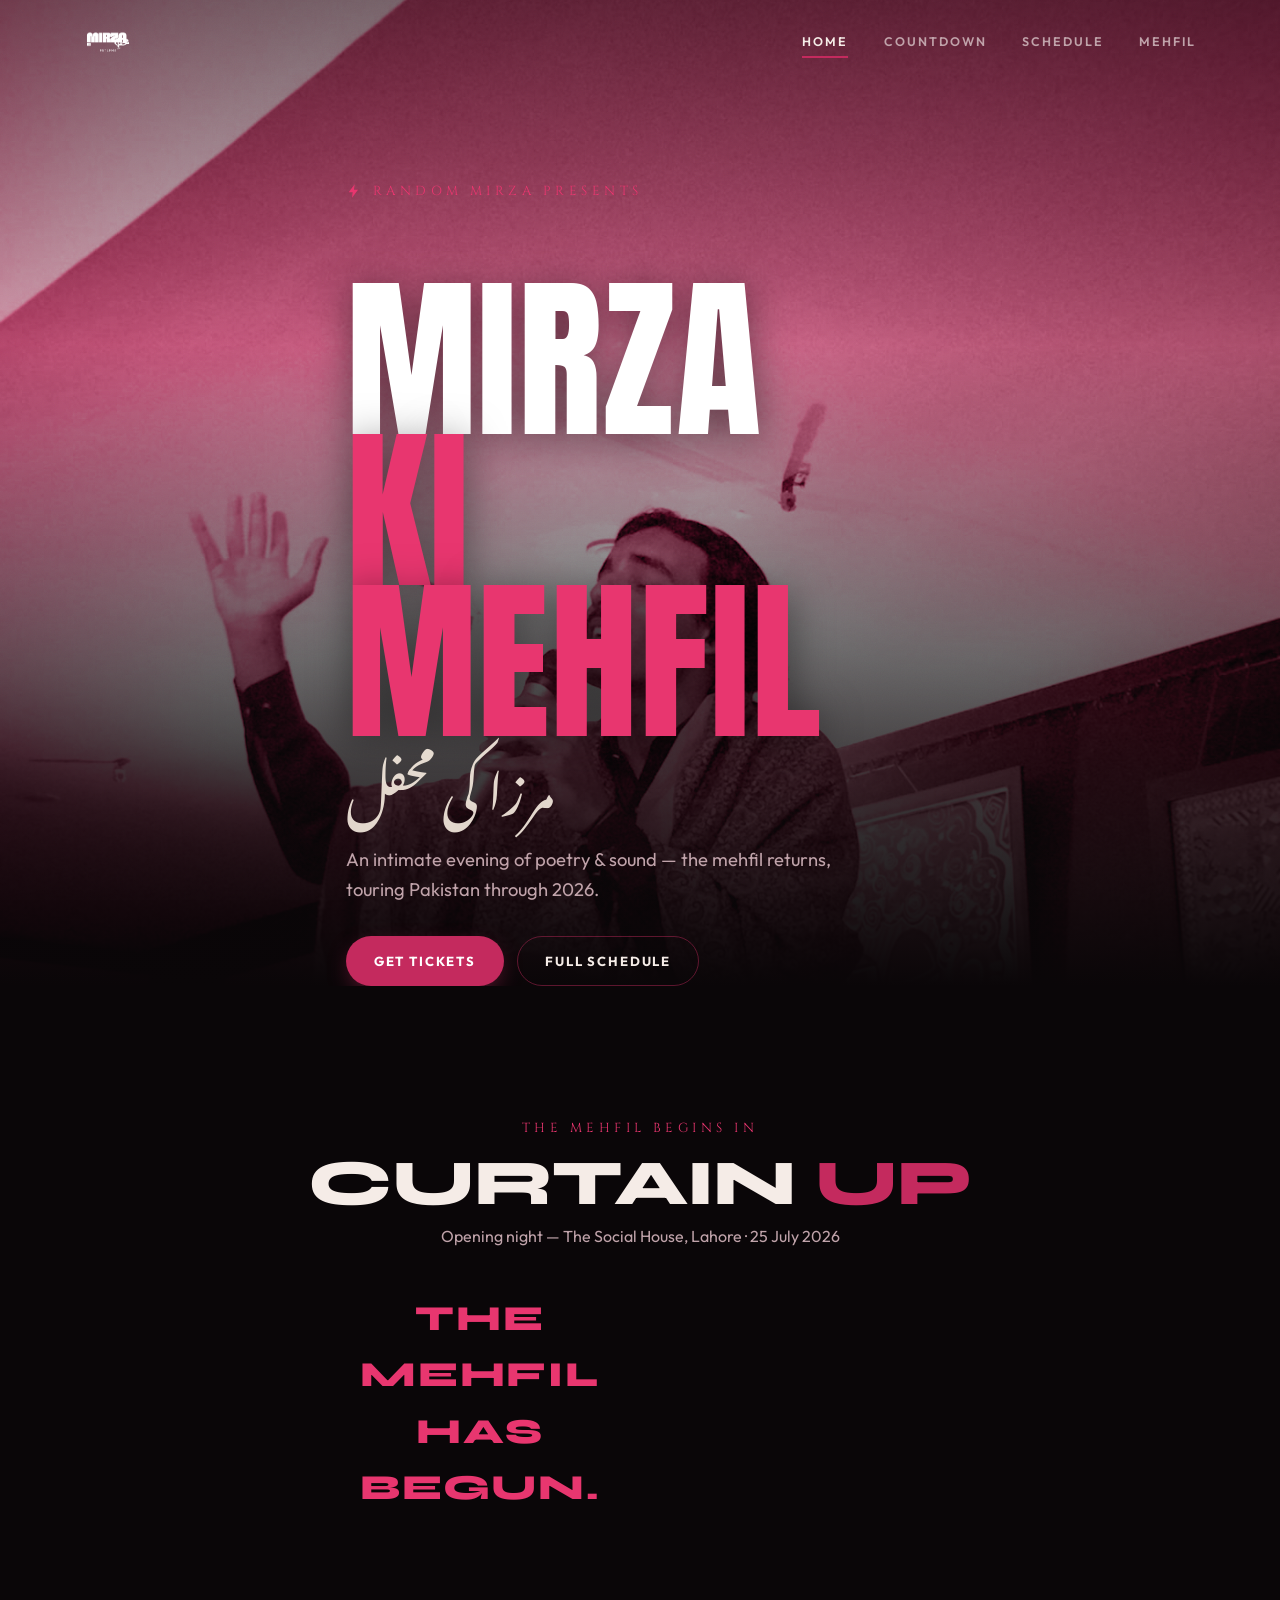
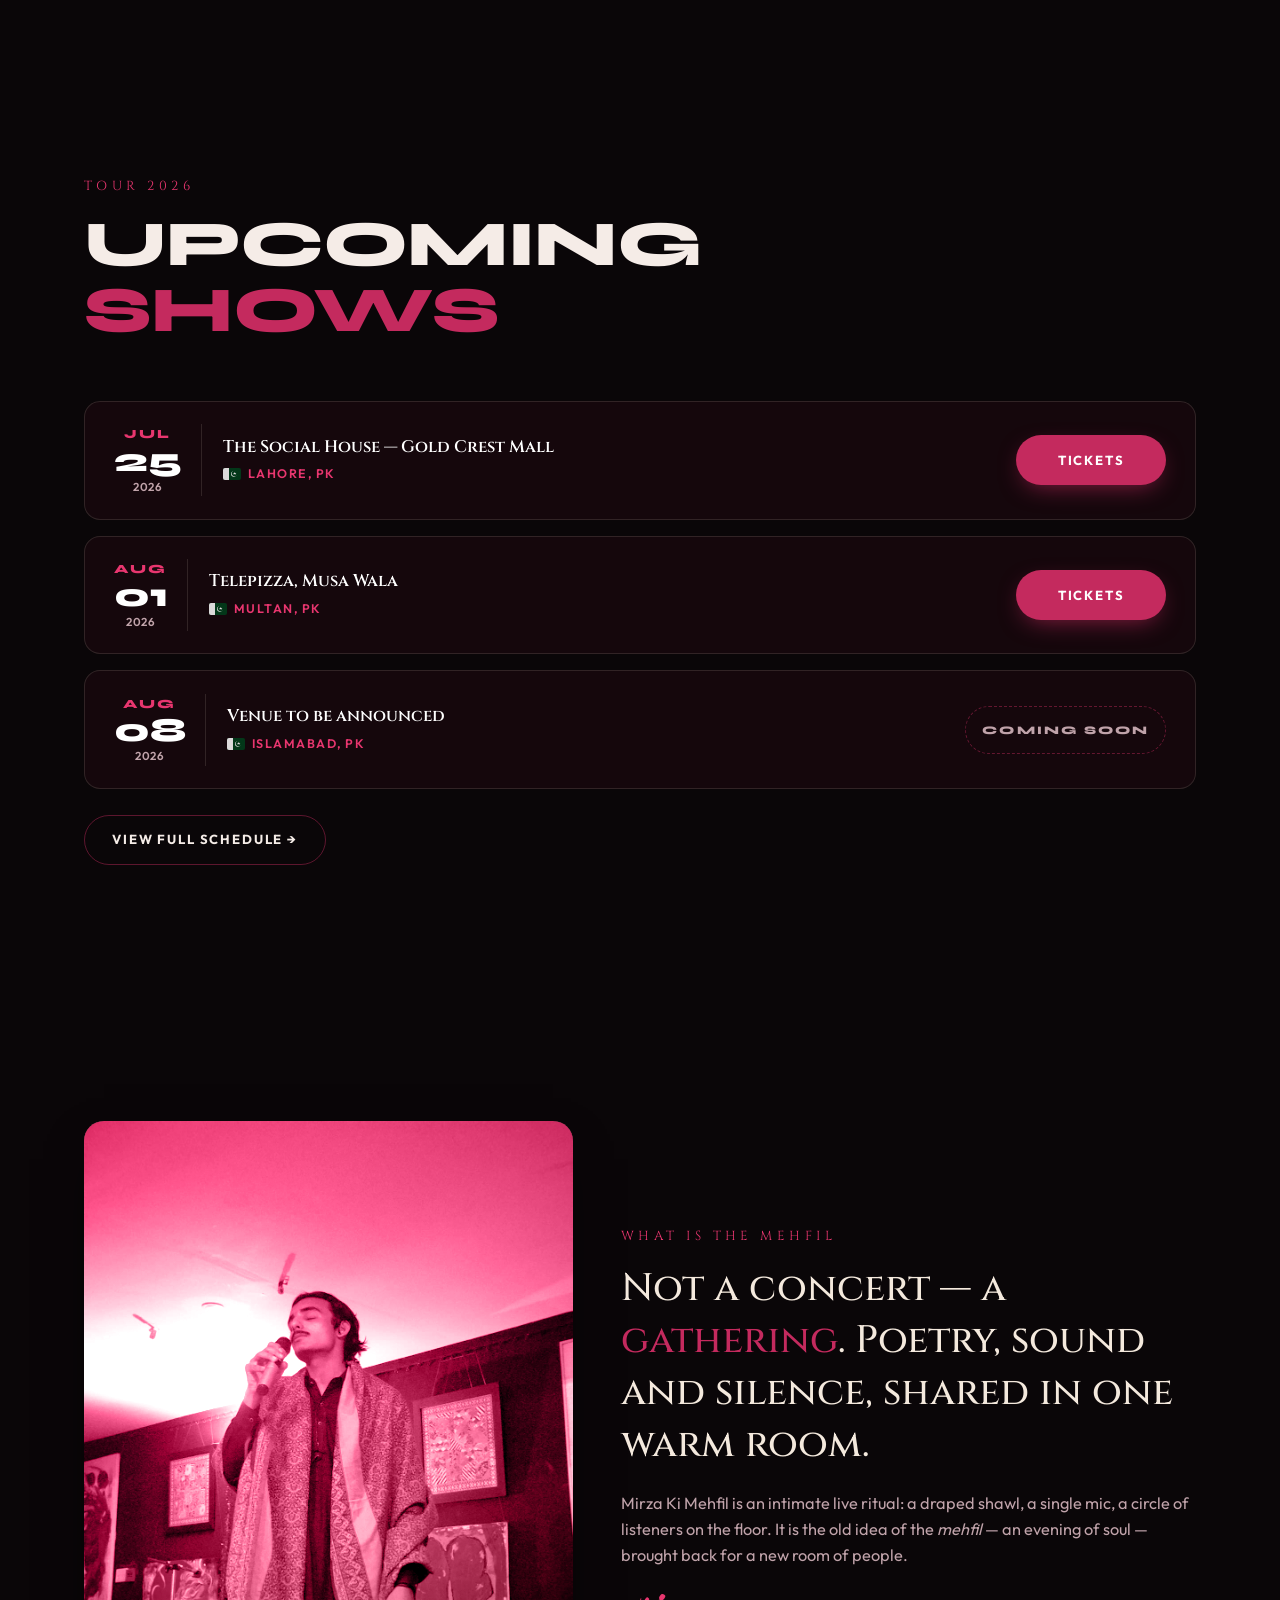
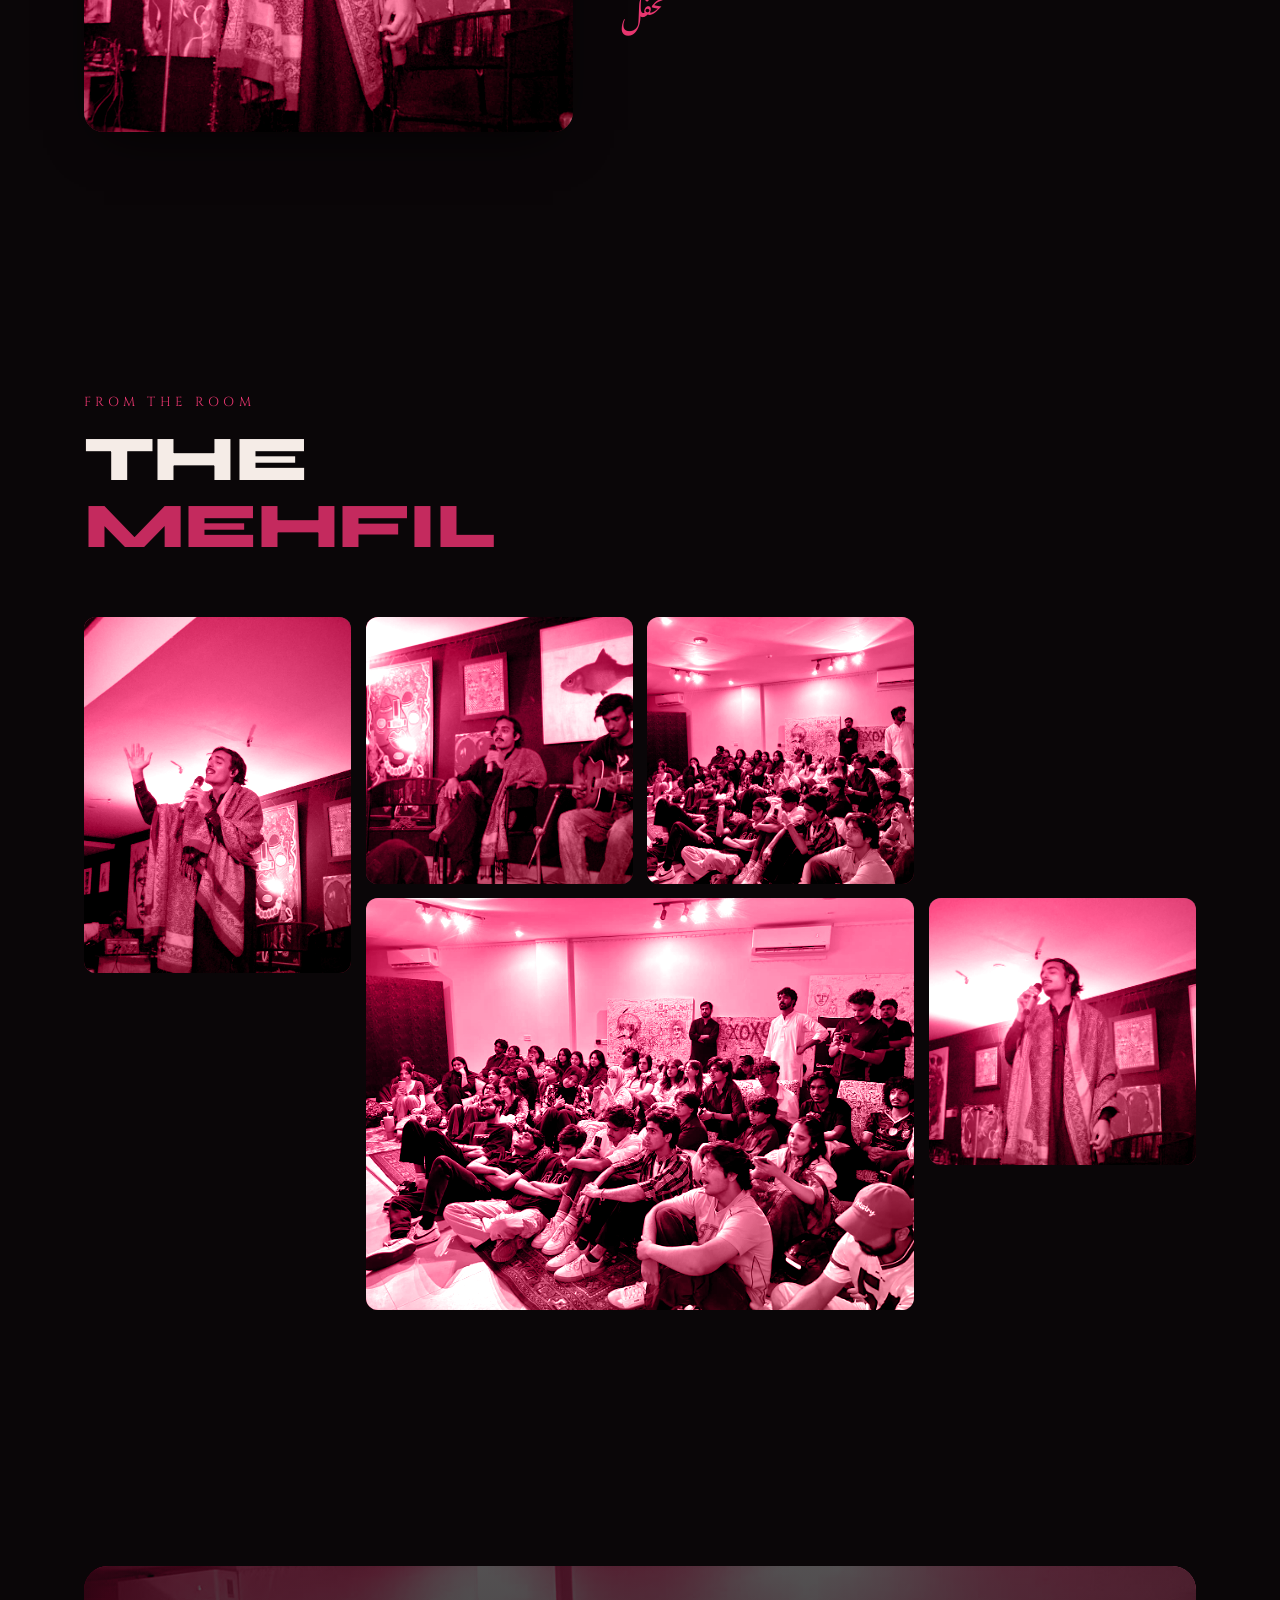
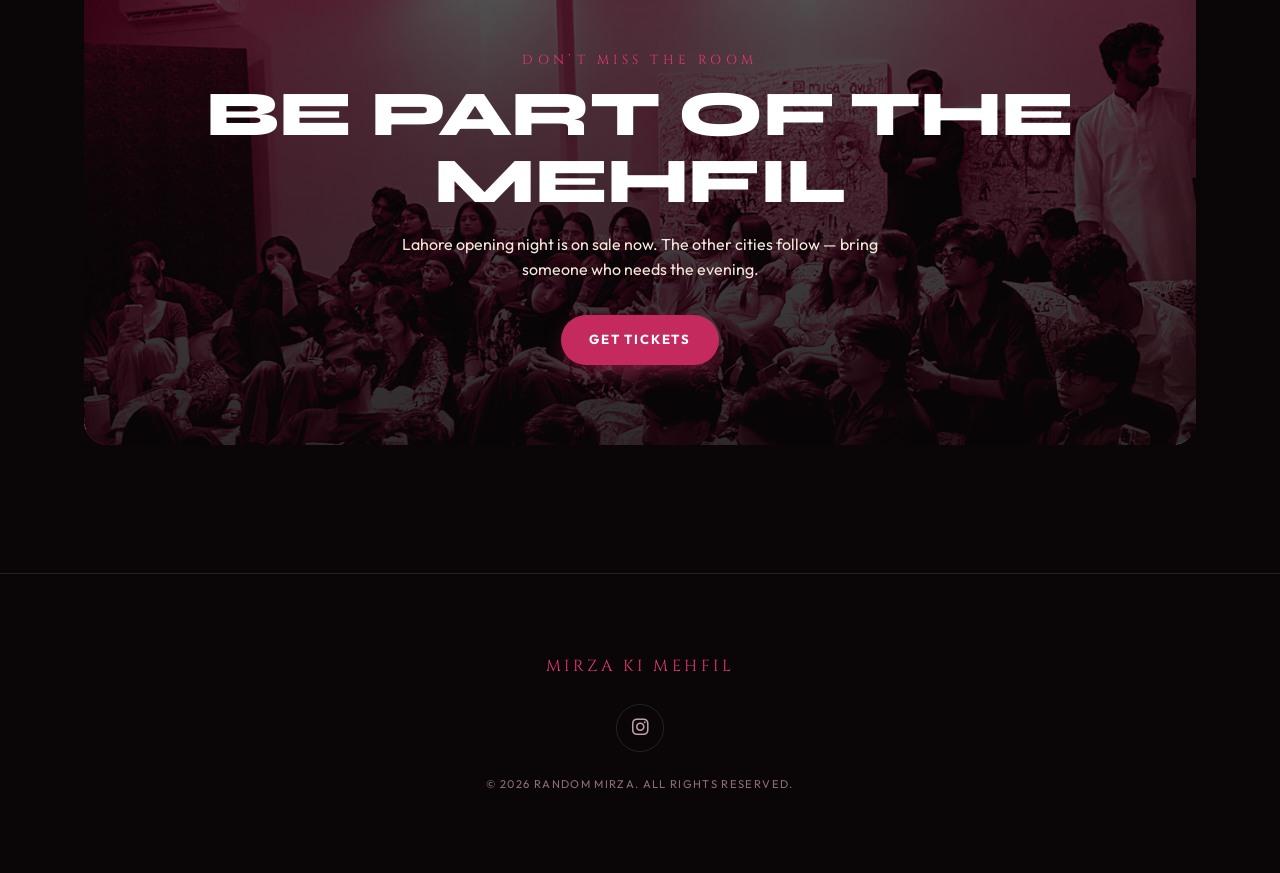
==== commit c9405b8f: "feat: add dedicated tour schedule page and update venue details for Multan show" ====
--- a/index.html
+++ b/index.html
@@ -42,7 +42,6 @@
         <a href="#countdown" class="nav-link">Countdown</a>
         <a href="Mirzakimehfil/" class="nav-link">Schedule</a>
         <a href="#gallery" class="nav-link">Mehfil</a>
-        <a href="https://ticketwala.pk/event/mirza-ki-mahfil-by-socialites-society-6145" target="_blank" rel="noopener" class="btn btn-primary" style="min-height:42px;padding:0.6rem 1.3rem;">Tickets</a>
       </nav>
       <button class="nav-toggle" id="navToggle" aria-label="Open menu" aria-expanded="false" aria-controls="navMobile">
         <span></span><span></span><span></span>
@@ -56,7 +55,6 @@
     <a href="#countdown">Countdown</a>
     <a href="Mirzakimehfil/">Schedule</a>
     <a href="#gallery">Mehfil</a>
-    <a href="https://ticketwala.pk/event/mirza-ki-mahfil-by-socialites-society-6145" target="_blank" rel="noopener" class="btn btn-primary">Get Tickets</a>
   </nav>
 
   <main id="top">
@@ -78,19 +76,12 @@
         <h1 class="hero-title">Mirza<span class="line-2">Ki Mehfil</span></h1>
         <div class="hero-urdu" aria-hidden="true">مرزا کی محفل</div>
         <p class="hero-sub">An intimate evening of poetry &amp; sound — the mehfil returns, touring Pakistan through 2026.</p>
-        <div class="hero-meta">
-          <span>Jul 25, 2026</span><span class="dot"></span>
-          <span>The Social House, Lahore</span>
-        </div>
         <div class="hero-cta">
           <a href="https://ticketwala.pk/event/mirza-ki-mahfil-by-socialites-society-6145" target="_blank" rel="noopener" class="btn btn-primary">Get Tickets</a>
           <a href="Mirzakimehfil/" class="btn btn-outline">Full Schedule</a>
         </div>
       </div>
 
-      <a href="#countdown" class="scroll-cue" aria-label="Scroll to countdown">
-        <span>Scroll</span><span class="line"></span>
-      </a>
     </section>
 
     <!-- COUNTDOWN -->
@@ -132,10 +123,12 @@
           <article class="show-card reveal">
             <div class="date-box"><span class="date-month">Aug</span><span class="date-day">01</span><span class="date-year">2026</span></div>
             <div class="show-info">
-              <h3 class="show-venue">Venue to be announced</h3>
+              <h3 class="show-venue">Telepizza, Musa Wala</h3>
               <div class="show-city-row"><svg class="flag" aria-hidden="true"><use href="#flag-pk"/></svg><span class="show-city">Multan, PK</span></div>
             </div>
-            <div class="show-action"><span class="badge">Coming Soon</span></div>
+            <div class="show-action">
+              <a href="https://ticketly.pk/97f017ec" target="_blank" rel="noopener" class="btn btn-primary">Tickets</a>
+            </div>
           </article>
 
           <article class="show-card reveal">
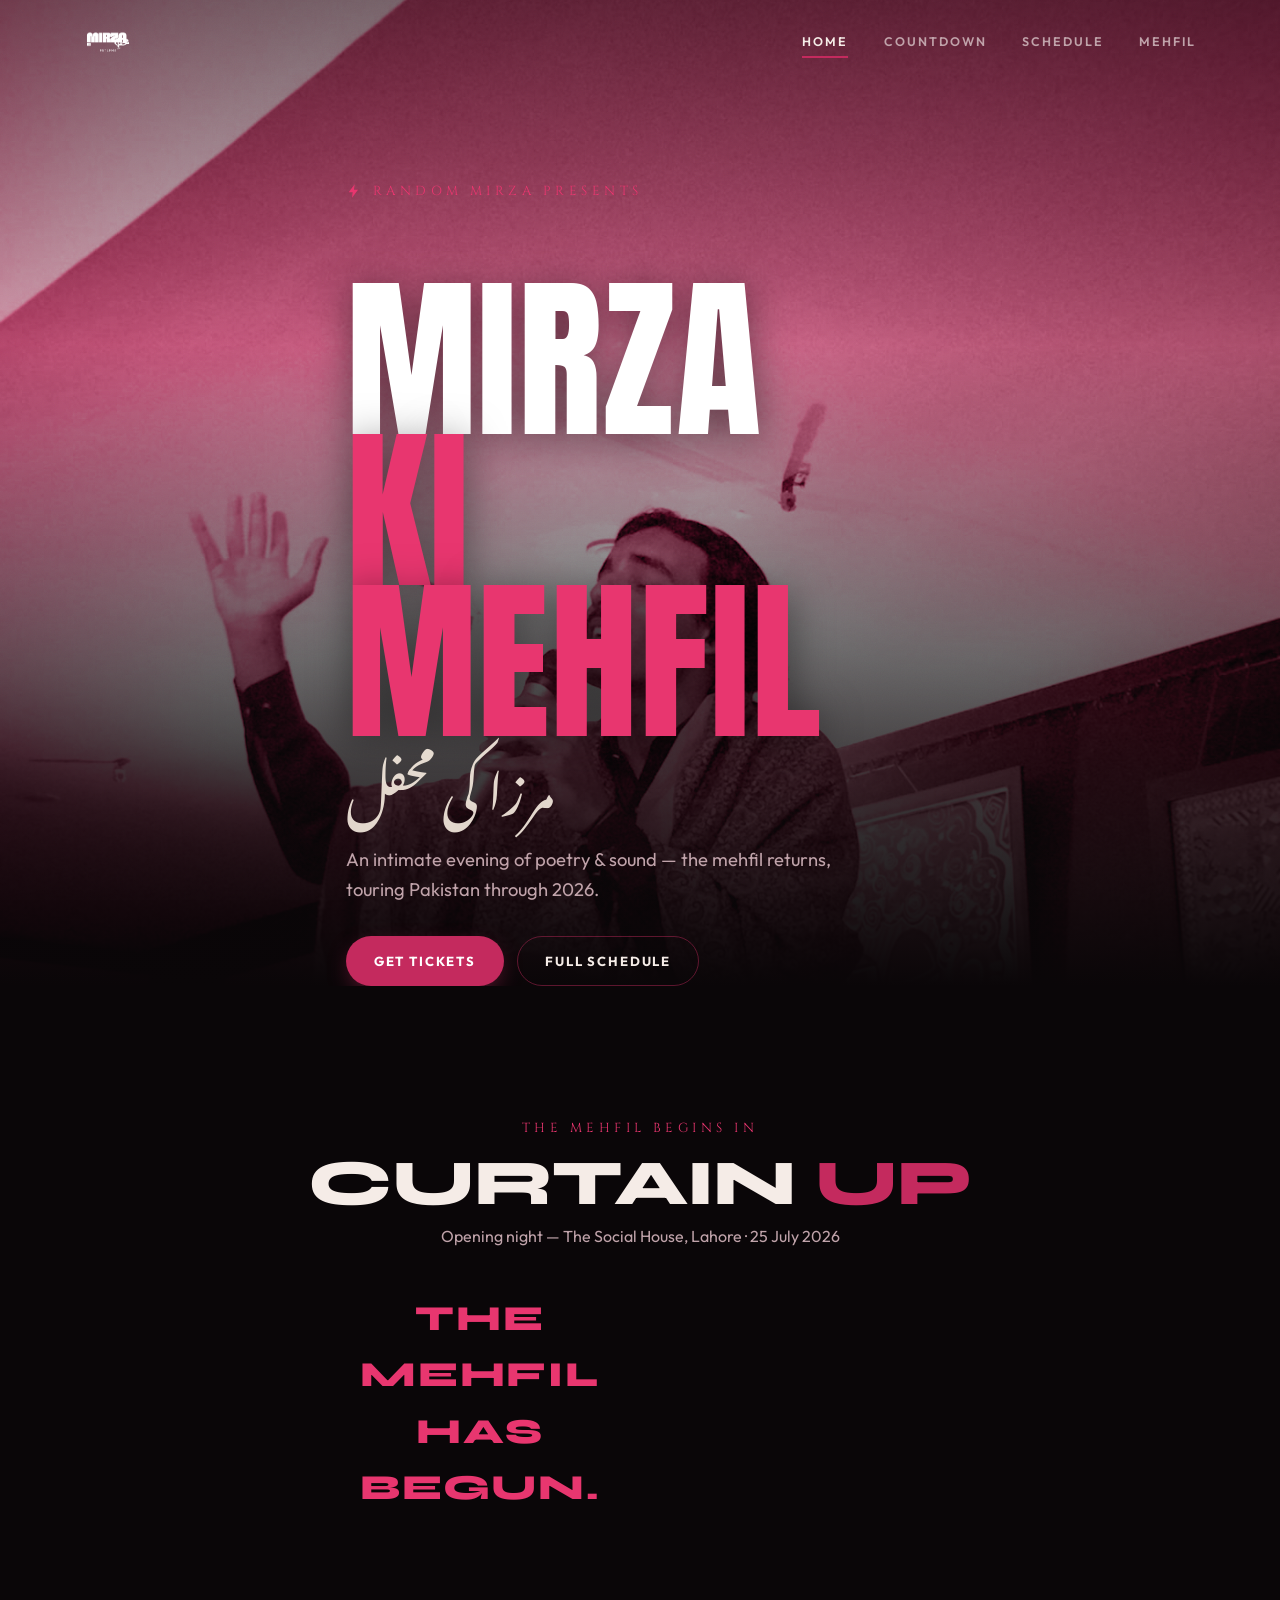
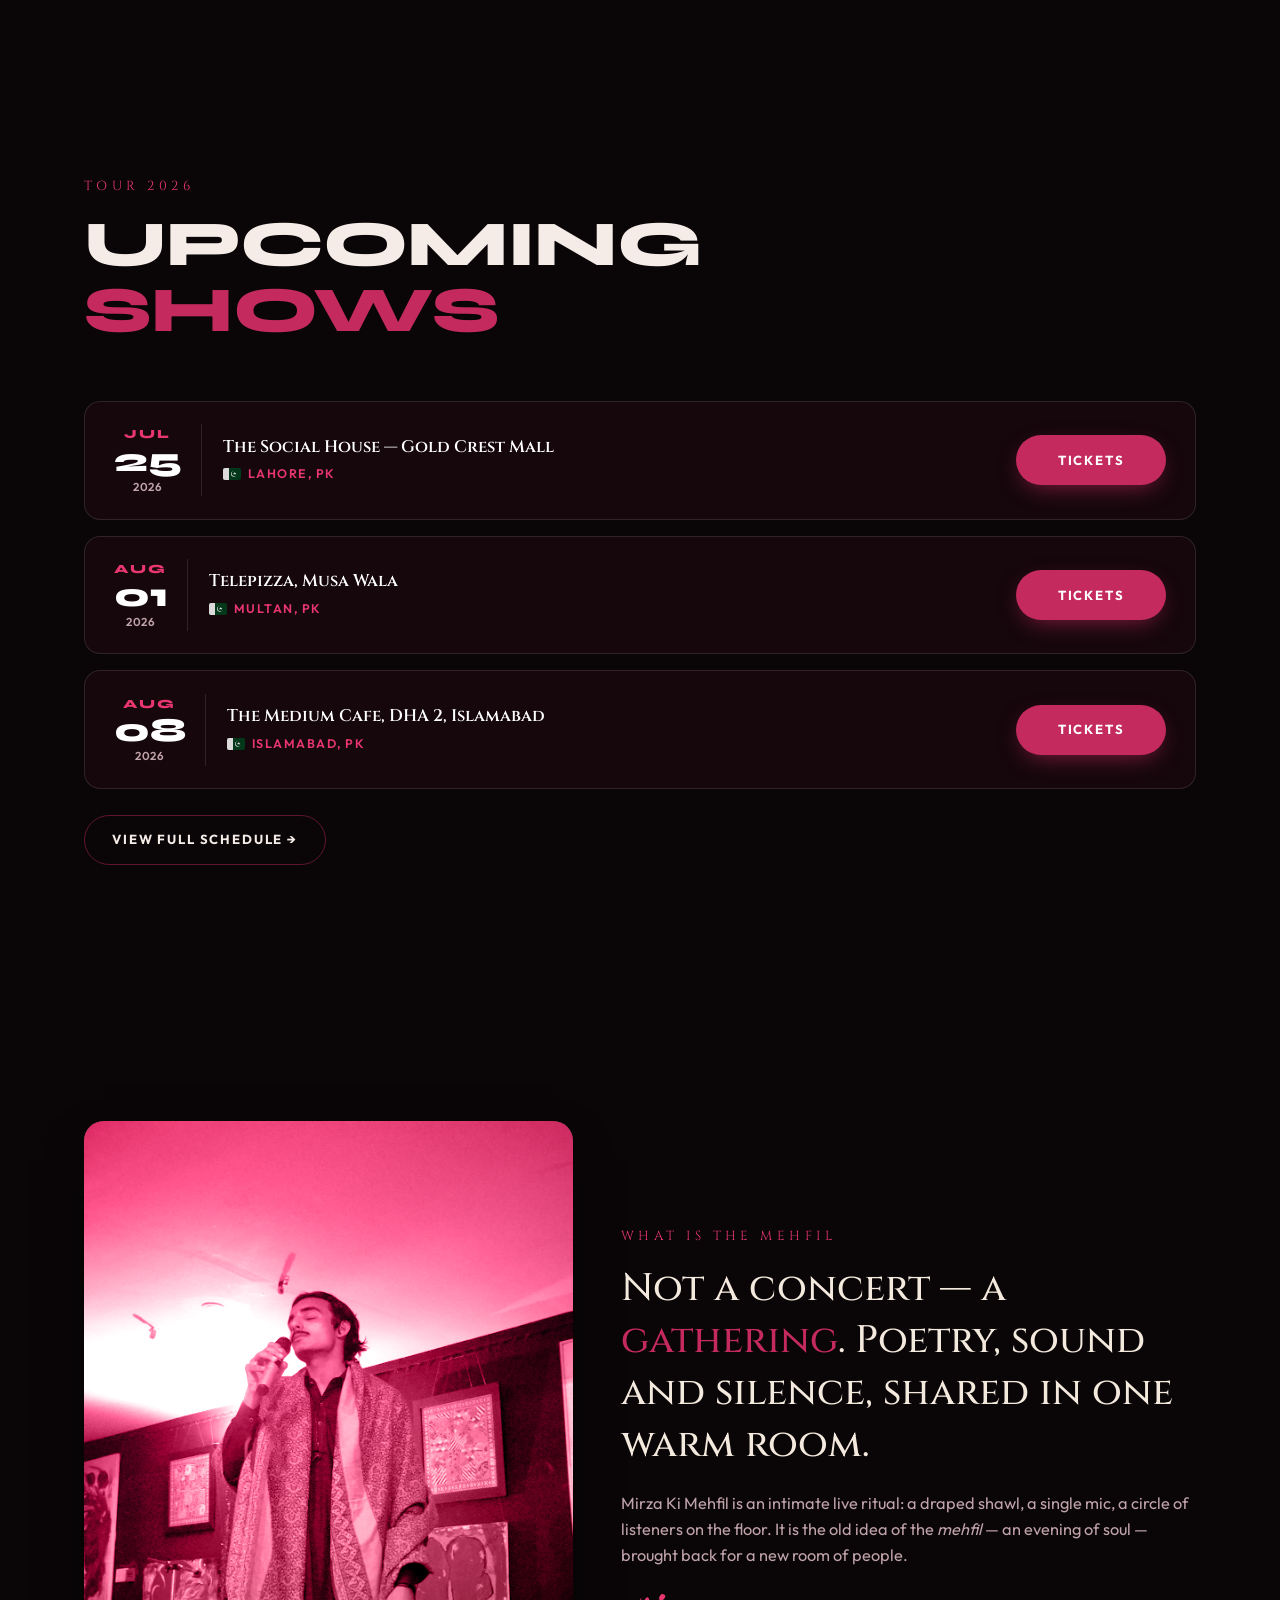
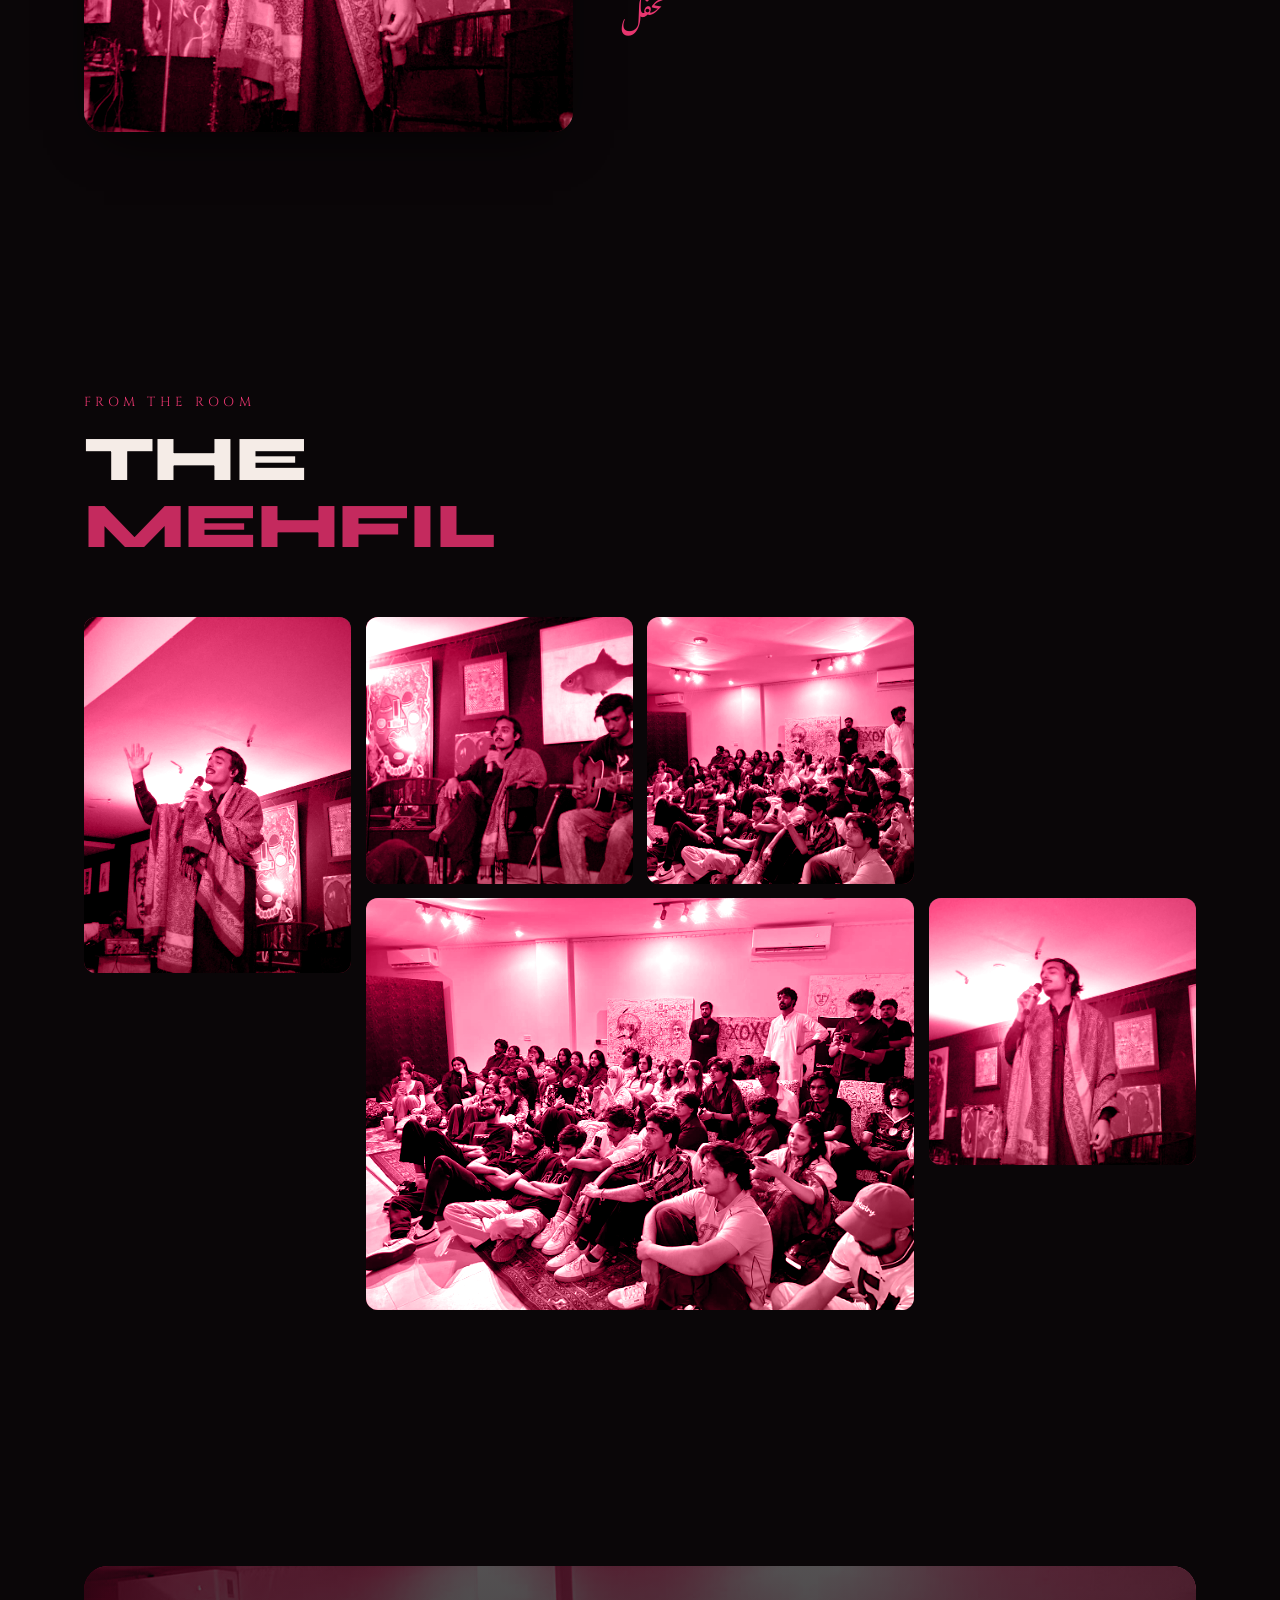
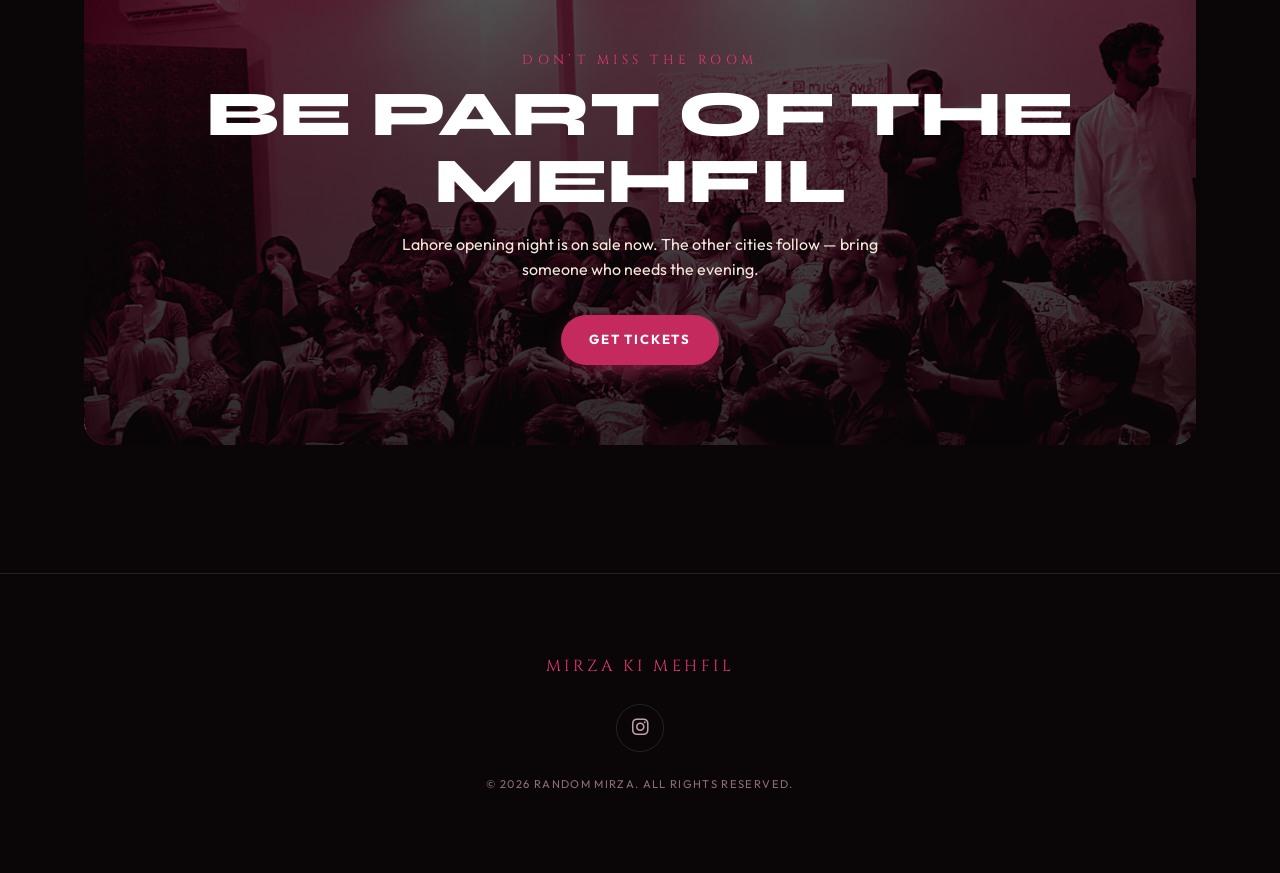
==== commit 214132cd: "feat: update Islamabad tour venue and add detailed Mirzakimehfil schedule page" ====
--- a/index.html
+++ b/index.html
@@ -77,7 +77,7 @@
         <div class="hero-urdu" aria-hidden="true">مرزا کی محفل</div>
         <p class="hero-sub">An intimate evening of poetry &amp; sound — the mehfil returns, touring Pakistan through 2026.</p>
         <div class="hero-cta">
-          <a href="https://ticketwala.pk/event/mirza-ki-mahfil-by-socialites-society-6145" target="_blank" rel="noopener" class="btn btn-primary">Get Tickets</a>
+          <a href="#shows" class="btn btn-primary">Get Tickets</a>
           <a href="Mirzakimehfil/" class="btn btn-outline">Full Schedule</a>
         </div>
       </div>
@@ -134,10 +134,12 @@
           <article class="show-card reveal">
             <div class="date-box"><span class="date-month">Aug</span><span class="date-day">08</span><span class="date-year">2026</span></div>
             <div class="show-info">
-              <h3 class="show-venue">Venue to be announced</h3>
+              <h3 class="show-venue">The Medium Cafe, DHA 2, Islamabad</h3>
               <div class="show-city-row"><svg class="flag" aria-hidden="true"><use href="#flag-pk"/></svg><span class="show-city">Islamabad, PK</span></div>
             </div>
-            <div class="show-action"><span class="badge">Coming Soon</span></div>
+            <div class="show-action">
+              <a href="https://ticketly.pk/44fc5536" target="_blank" rel="noopener" class="btn btn-primary">Tickets</a>
+            </div>
           </article>
         </div>
         <div style="margin-top:1.6rem;" class="reveal">
